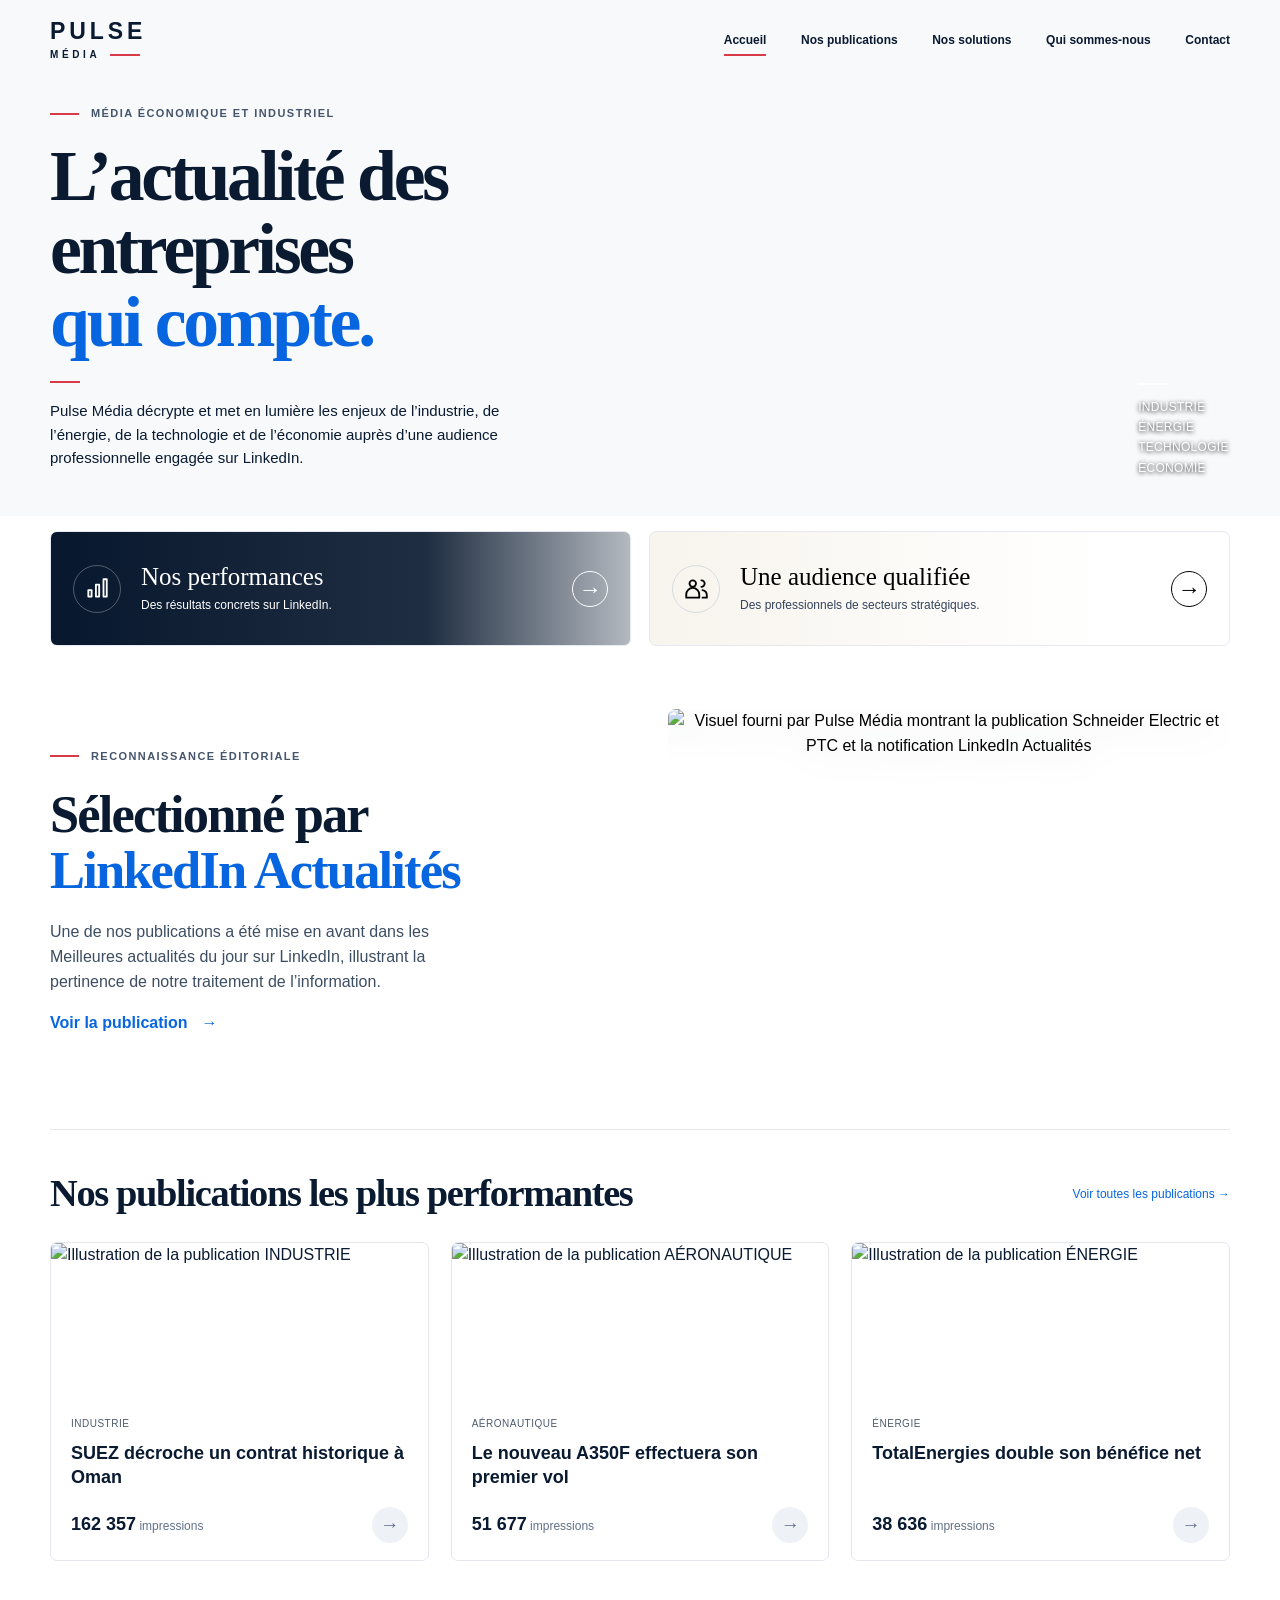
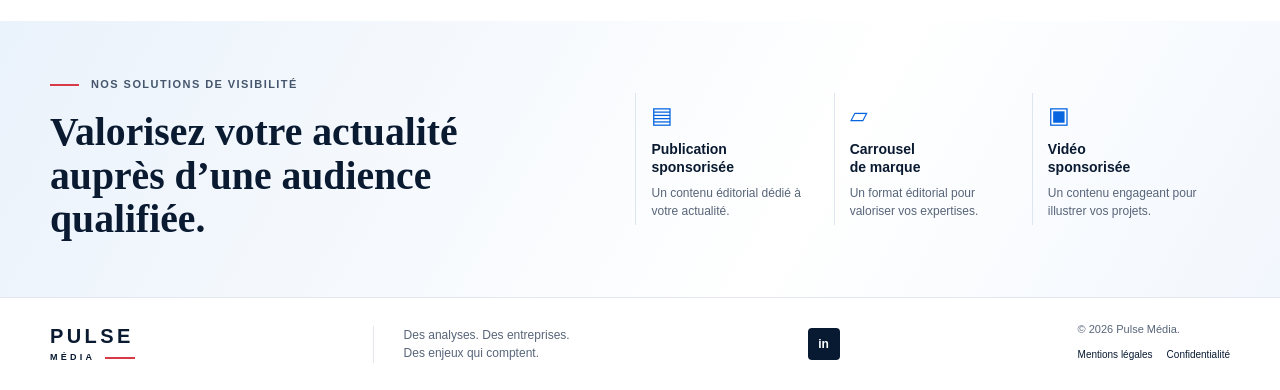
==== index.html @ 368aad9d "Add files via upload" ====
<!doctype html>
<html lang="fr"><head><meta charset="utf-8"/><meta content="width=device-width,initial-scale=1" name="viewport"/><meta content="Pulse Média décrypte l’industrie, les grandes entreprises, l’énergie, la technologie et l’économie auprès d’une audience professionnelle sur LinkedIn." name="description"/><meta content="#071a32" name="theme-color"/><meta content="Pulse Média | Média indépendant : économie, industrie et actualité" property="og:title"/><meta content="Pulse Média décrypte l’industrie, les grandes entreprises, l’énergie, la technologie et l’économie auprès d’une audience professionnelle sur LinkedIn." property="og:description"/><meta content="website" property="og:type"/><title>Pulse Média | Média indépendant : économie, industrie et actualité</title><link href="styles.css" rel="stylesheet"/><script defer="" src="app.js"></script><link href="favicon.svg" rel="icon" type="image/svg+xml"/><meta content="https://ikay-gh.github.io/pulse-media/assets/hero-clean.webp" property="og:image"/><meta content="https://ikay-gh.github.io/pulse-media/" property="og:url"/><link href="https://ikay-gh.github.io/pulse-media/" rel="canonical"/></head><body><a class="skip-link" href="#contenu">Aller au contenu</a><header class="site-header"><a aria-label="Pulse Média, accueil" class="logo" href="index.html">PULSE<span>MÉDIA <i></i></span></a><nav aria-label="Navigation principale"><a aria-current="page" class="active" href="index.html">Accueil</a><a href="publications.html">Nos publications</a><a href="solutions.html">Nos solutions</a><a href="apropos.html">Qui sommes-nous</a><a href="contact.html">Contact</a></nav></header><main id="contenu" tabindex="-1"><section class="hero"><div class="wrap hero-inner"><div class="hero-copy"><div class="eyebrow">Média économique et industriel</div><h1>L’actualité des<br/>entreprises<br/><em>qui compte.</em></h1><p>Pulse Média décrypte et met en lumière les enjeux de l’industrie, de l’énergie, de la technologie et de l’économie auprès d’une audience professionnelle engagée sur LinkedIn.</p></div></div><div class="hero-sectors">INDUSTRIE<br/>ÉNERGIE<br/>TECHNOLOGIE<br/>ÉCONOMIE</div></section><div class="wrap"><section aria-label="Nos résultats" class="feature-grid"><button aria-controls="info-dialog" aria-expanded="false" aria-haspopup="dialog" class="feature feature-dark" data-dialog="performance"><span aria-hidden="true" class="feature-icon"><svg viewbox="0 0 24 24"><path d="M4 19v-6h3v6zm7 0V8h3v11zm7 0V3h3v16z"></path></svg></span><span><span class="feature-title">Nos performances</span><small>Des résultats concrets sur LinkedIn.</small></span><span aria-hidden="true" class="feature-arrow">→</span></button><button aria-controls="info-dialog" aria-expanded="false" aria-haspopup="dialog" class="feature feature-light" data-dialog="audience"><span aria-hidden="true" class="feature-icon"><svg viewbox="0 0 24 24"><circle cx="9" cy="7" r="3"></circle><path d="M3 20v-3a6 6 0 0 1 12 0v3zM17 4a3 3 0 0 1 0 6m1 3a5 5 0 0 1 4 5v2h-4"></path></svg></span><span><span class="feature-title">Une audience qualifiée</span><small>Des professionnels de secteurs stratégiques.</small></span><span aria-hidden="true" class="feature-arrow">→</span></button></section><section class="recognition" id="selection"><div><div class="eyebrow">Reconnaissance éditoriale</div><h2>Sélectionné par<br/><em>LinkedIn Actualités</em></h2><p>Une de nos publications a été mise en avant dans les Meilleures actualités du jour sur LinkedIn, illustrant la pertinence de notre traitement de l’information.</p><a class="text-link" href="https://fr.linkedin.com/posts/ridouane-z-0452a2361_schneiderelectric-industrie-technologie-activity-7512773488802324481-9D_4" rel="noopener noreferrer" target="_blank">Voir la publication <span aria-hidden="true">→</span></a></div><button aria-controls="info-dialog" aria-expanded="false" aria-haspopup="dialog" aria-label="Agrandir le visuel de sélection LinkedIn Actualités fourni par Pulse Média" class="recognition-proof" data-dialog="linkedin"><img alt="Visuel fourni par Pulse Média montrant la publication Schneider Electric et PTC et la notification LinkedIn Actualités" class="recognition-image" decoding="async" height="1536" loading="lazy" src="assets/linkedin-original.jpg" width="1237"/></button></section><section class="posts-section"><div class="section-head"><h2>Nos publications les plus performantes</h2><a href="publications.html">Voir toutes les publications →</a></div><div class="post-grid"><article class="post"><img alt="Illustration de la publication INDUSTRIE" decoding="async" height="240" loading="lazy" src="assets/suez.jpg" width="600"/><div class="post-copy"><small>INDUSTRIE</small><h3>SUEZ décroche un contrat historique à Oman</h3><div class="post-bottom"><span><strong>162 357</strong> impressions</span><a aria-label="Lire la publication Suez sur LinkedIn — nouvelle fenêtre" class="round-arrow" href="https://fr.linkedin.com/posts/ridouane-z-0452a2361_suez-oman-eau-activity-7477430981059198976-sbBR" rel="noopener noreferrer" target="_blank">→</a></div></div></article><article class="post"><img alt="Illustration de la publication AÉRONAUTIQUE" decoding="async" height="240" loading="lazy" src="assets/airbus.jpg" width="600"/><div class="post-copy"><small>AÉRONAUTIQUE</small><h3>Le nouveau A350F effectuera son premier vol</h3><div class="post-bottom"><span><strong>51 677</strong> impressions</span><a aria-label="Lire la publication Airbus sur LinkedIn — nouvelle fenêtre" class="round-arrow" href="https://fr.linkedin.com/posts/ridouane-z-0452a2361_airbus-a350f-a%C3%A9ronautique-activity-7509742079346900992-IrkR" rel="noopener noreferrer" target="_blank">→</a></div></div></article><article class="post"><img alt="Illustration de la publication ÉNERGIE" decoding="async" height="240" loading="lazy" src="assets/totalenergies.jpg" width="600"/><div class="post-copy"><small>ÉNERGIE</small><h3>TotalEnergies double son bénéfice net</h3><div class="post-bottom"><span><strong>38 636</strong> impressions</span><a aria-label="Lire la publication Totalenergies sur LinkedIn — nouvelle fenêtre" class="round-arrow" href="https://fr.linkedin.com/posts/ridouane-z-0452a2361_totalenergies-energie-industrie-activity-7486179260622295040-eBvI" rel="noopener noreferrer" target="_blank">→</a></div></div></article></div></section></div><section class="solutions-band"><div class="wrap solutions-inner"><div><div class="eyebrow">Nos solutions de visibilité</div><h2>Valorisez votre actualité<br/>auprès d’une audience qualifiée.</h2></div><div class="service-minis"><a href="solutions.html#publication"><span class="service-icon">▤</span><strong>Publication<br/>sponsorisée</strong><small>Un contenu éditorial dédié à votre actualité.</small></a><a href="solutions.html#carrousel"><span class="service-icon">▱</span><strong>Carrousel<br/>de marque</strong><small>Un format éditorial pour valoriser vos expertises.</small></a><a href="solutions.html#video"><span class="service-icon">▣</span><strong>Vidéo<br/>sponsorisée</strong><small>Un contenu engageant pour illustrer vos projets.</small></a></div></div></section><dialog aria-labelledby="dialog-title" id="info-dialog"><button aria-label="Fermer" class="dialog-close">×</button><div id="dialog-body"></div></dialog></main><footer class="footer"><div class="wrap footer-inner"><a aria-label="Pulse Média, accueil" class="logo" href="index.html">PULSE<span>MÉDIA <i></i></span></a><p>Des analyses. Des entreprises.<br/>Des enjeux qui comptent.</p><div aria-label="Réseaux sociaux" class="social"><a aria-label="Pulse Média sur LinkedIn — nouvelle fenêtre" href="https://www.linkedin.com/in/ridouane-z-0452a2361/" rel="noopener noreferrer" target="_blank">in</a></div><div class="footer-meta"><small>© 2026 Pulse Média.</small><div class="footer-legal"><a href="mentions-legales.html">Mentions légales</a><a href="confidentialite.html">Confidentialité</a></div></div></div></footer></body></html>
---- styles.css ----
:root{--navy:#071a32;--ink:#091a31;--blue:#0765df;--red:#d83b48;--muted:#586579;--line:#e4e8ee;--paper:#fff;--soft:#f6f8fb;--serif:Georgia,'Times New Roman',serif}*{box-sizing:border-box}html{scroll-behavior:smooth}body{margin:0;background:#fff;color:var(--ink);font:16px/1.55 Inter,'Segoe UI',Arial,sans-serif}button,input,select,textarea{font:inherit}a{color:inherit;text-decoration:none}button{cursor:pointer}img{max-width:100%;display:block}.wrap{width:min(1180px,calc(100% - 80px));margin:auto}.site-header{height:80px;position:absolute;top:0;left:0;right:0;z-index:20;display:flex;align-items:center;justify-content:space-between;width:min(1180px,calc(100% - 80px));margin:auto}.logo{font-size:23px;letter-spacing:.17em;font-weight:800;line-height:1;white-space:nowrap}.logo span{display:block;font-size:10px;letter-spacing:.36em;font-weight:600;margin-top:7px}.logo i{display:inline-block;width:30px;height:2px;background:var(--red);vertical-align:middle;margin-left:4px}.site-header nav{display:flex;gap:clamp(14px,2.7vw,38px);align-items:center}.site-header nav a{font-size:12px;font-weight:600;white-space:nowrap;position:relative;padding:12px 0}.site-header nav a:after{content:'';position:absolute;bottom:6px;left:0;width:0;height:2px;background:var(--red);transition:width .25s}.site-header nav a:hover:after,.site-header nav a.active:after{width:100%}.hero{min-height:490px;position:relative;display:flex;align-items:center;overflow:hidden;background:#f7f9fb}.hero:before{content:'';position:absolute;inset:0 0 0 41%;background:url('assets/hero.jpg') center center/cover no-repeat}.hero:after{content:'';position:absolute;inset:0;background:linear-gradient(90deg,#fff 0%,#fff 28%,rgba(255,255,255,.94) 37%,rgba(255,255,255,.48) 53%,rgba(255,255,255,0) 72%);pointer-events:none}.hero-inner{position:relative;z-index:2;padding:110px 0 52px}.hero-copy{max-width:555px}.eyebrow{font-size:11px;letter-spacing:.13em;font-weight:650;color:#45556c;display:flex;align-items:center;gap:12px;text-transform:uppercase}.eyebrow:before{content:'';width:29px;height:2px;background:var(--red)}h1,h2,h3,p{margin-top:0}h1,h2,.feature-title{font-family:var(--serif)}h1{font-size:clamp(44px,5.8vw,75px);line-height:1.02;letter-spacing:-.045em;margin:20px 0 28px}h1 em,h2 em{font-style:normal;color:var(--blue)}.hero-copy p{max-width:480px;font-size:15px;line-height:1.65}.hero-sectors{position:absolute;z-index:3;right:max(4vw,30px);bottom:38px;color:white;font-size:12px;line-height:1.7;letter-spacing:.025em;text-shadow:0 1px 4px #000}.hero-sectors:before{content:'';display:block;width:30px;height:2px;background:#fff;margin-bottom:12px}.feature-grid{display:grid;grid-template-columns:1fr 1fr;gap:18px;margin-top:15px;margin-bottom:28px}.feature{height:115px;text-align:left;border:1px solid #e6e9ef;border-radius:7px;display:flex;align-items:center;gap:20px;padding:18px 22px;background:#fff;position:relative;overflow:hidden;transition:transform .3s,box-shadow .3s}.feature:hover{transform:translateY(-3px);box-shadow:0 13px 26px #0b214020}.feature:focus-visible,a:focus-visible,button:focus-visible{outline:3px solid #2879ef;outline-offset:3px}.feature-dark{color:#fff;background:linear-gradient(90deg,#07172d 0%,rgba(7,23,45,.9) 65%,rgba(7,23,45,.3)),url('assets/performance.jpg') center/cover}.feature-light{background:linear-gradient(90deg,#ffffffeb 0%,#ffffffd6 62%,#ffffff24),url('assets/audience.jpg') center/cover}.feature-icon{font-size:24px;display:grid;place-items:center;width:48px;height:48px;border-radius:50%;border:1px solid #ffffff4a;flex:none}.feature-light .feature-icon{border-color:#d6dbe2}.feature-title{font-size:25px;display:block;line-height:1.1}.feature small{display:block;font-size:12px;margin-top:6px}.feature-arrow{margin-left:auto;display:grid;place-items:center;border:1px solid currentColor;border-radius:50%;width:36px;height:36px;flex:none;font-size:23px}.recognition{display:grid;grid-template-columns:1fr 1fr;gap:55px;align-items:center;padding:35px 0 55px}.recognition h2,.page-title{font-size:clamp(38px,4.1vw,57px);line-height:1.06;letter-spacing:-.035em;margin:22px 0}.recognition p{max-width:450px;color:#3d4d62}.recognition-image{width:100%;max-height:350px;object-fit:contain;filter:drop-shadow(0 9px 15px #0c26401c)}.text-link{border:0;background:transparent;padding:0;color:var(--blue);font-weight:600;display:inline-flex;gap:14px;align-items:center}.text-link:hover{text-decoration:underline}.section-head{display:flex;justify-content:space-between;align-items:center;gap:20px;margin-bottom:18px}.section-head h2{font-size:clamp(29px,3vw,41px);letter-spacing:-.035em;margin:0}.section-head a{color:var(--blue);font-size:12px;white-space:nowrap}.posts-section{padding:34px 0 60px;border-top:1px solid var(--line)}.post-grid{display:grid;grid-template-columns:repeat(3,minmax(0,1fr));gap:22px}.post{border:1px solid var(--line);border-radius:7px;overflow:hidden;transition:box-shadow .3s,transform .3s;background:#fff}.post:hover{box-shadow:0 15px 30px #081d3018;transform:translateY(-3px)}.post img{width:100%;height:145px;object-fit:cover}.post-copy{padding:17px 20px}.post-copy small{font-size:10px;color:#4d5b6c;letter-spacing:.05em}.post h3{font-size:18px;line-height:1.32;font-weight:600;min-height:48px;margin:7px 0 17px}.post-bottom{display:flex;align-items:center;justify-content:space-between;font-size:12px;color:#627087}.post-bottom strong{color:var(--ink);font-size:18px}.round-arrow{border:0;border-radius:50%;background:#eef2f7;width:36px;height:36px;display:grid;place-items:center;font-size:19px}.round-arrow:hover{background:var(--navy);color:#fff}.solutions-band{background:linear-gradient(120deg,#eaf2fb,#fff 63%,#f2f7fd);padding:55px 0}.solutions-inner{display:grid;grid-template-columns:1fr 1.1fr;gap:45px;align-items:center}.solutions-band h2{font-size:clamp(29px,3.1vw,42px);line-height:1.1;margin:18px 0 0}.service-minis{display:grid;grid-template-columns:repeat(3,1fr)}.service-minis a{border-left:1px solid #dce5f0;padding:5px 15px;display:flex;flex-direction:column;gap:8px;transition:background .2s}.service-minis a:hover{background:#fff9}.service-minis .service-icon{font-size:23px;color:var(--blue)}.service-minis strong{font-size:14px;line-height:1.25}.service-minis small{font-size:12px;color:var(--muted);line-height:1.5}.footer{border-top:1px solid var(--line);padding:23px 0}.footer-inner{display:flex;justify-content:center;align-items:center;gap:42px}.footer .logo{font-size:20px}.footer .logo span{font-size:9px}.footer p{font-size:12px;color:var(--muted);margin:0;padding-left:30px;border-left:1px solid var(--line)}.footer small{font-size:11px;color:var(--muted);border-left:1px solid var(--line);padding-left:25px}.social{display:flex;gap:10px}.social a{display:grid;place-items:center;width:28px;height:28px;border-radius:4px;background:var(--navy);color:#fff;font-size:12px;font-weight:800}.social a:hover{background:var(--blue)}dialog{border:0;border-radius:13px;box-shadow:0 24px 85px #0004;width:min(670px,calc(100% - 30px));padding:32px;color:var(--ink);max-height:88vh}dialog::backdrop{background:#07172b9e;backdrop-filter:blur(6px)}dialog[open]{animation:rise .32s ease both}.dialog-close{position:absolute;top:12px;right:15px;border:0;background:#f0f3f8;border-radius:50%;width:36px;height:36px;font-size:25px}.dialog-heading{font:38px/1.12 var(--serif);margin:0 0 18px}.metrics{display:grid;grid-template-columns:repeat(3,1fr);gap:10px}.metric{padding:18px 10px;background:var(--soft);border-radius:7px;text-align:center}.metric strong{display:block;font-size:clamp(21px,3vw,32px);color:var(--blue)}.metric span{font-size:11px}.small-note{color:var(--muted);font-size:12px;margin-top:17px}.audience-chart{display:flex;gap:28px;align-items:center}.donut{width:220px;height:220px;flex:none;border-radius:50%;background:conic-gradient(#071a32 0 34%,#0870dc 34% 61%,#83b5f2 61% 85%,#e6ecf3 85% 100%);position:relative}.donut:after{content:'Audience';position:absolute;inset:27%;border-radius:50%;background:white;display:grid;place-items:center;font-weight:700;font-size:13px}.legend{list-style:none;padding:0;margin:0}.legend li{margin:8px 0;font-size:13px}.legend i{display:inline-block;width:11px;height:11px;border-radius:2px;margin-right:8px}.page-hero{padding:155px 0 65px;background:linear-gradient(110deg,#fff,#eaf2fb)}.page-hero .lead{font-size:17px;max-width:680px;color:#42516a}.page-content{padding:55px 0 90px}.section-label{font-size:11px;letter-spacing:.15em;text-transform:uppercase;color:var(--blue);font-weight:700}.page-content h2{font:clamp(30px,3vw,42px)/1.12 var(--serif)}.intro-grid{display:grid;grid-template-columns:1fr 1fr;gap:45px;align-items:start}.panel{background:var(--soft);border:1px solid var(--line);border-radius:9px;padding:28px}.panel p{color:#405067}.offer-grid{display:grid;grid-template-columns:repeat(3,1fr);gap:20px}.offer{padding:30px 25px;border:1px solid var(--line);border-radius:9px;display:flex;flex-direction:column;min-height:270px}.offer h2{font-size:28px}.offer p{color:var(--muted);flex:1}.btn{display:inline-flex;align-items:center;justify-content:center;gap:12px;background:var(--navy);color:#fff;border:1px solid var(--navy);padding:12px 19px;border-radius:5px;font-size:13px;font-weight:650;transition:background .25s,transform .25s}.btn:hover{background:var(--blue);transform:translateY(-2px)}.contact-layout{display:grid;grid-template-columns:1fr 1.3fr;gap:70px}.form-grid{display:grid;grid-template-columns:1fr 1fr;gap:16px}.field{display:flex;flex-direction:column;gap:6px}.field.wide{grid-column:1/-1}.field label{font-size:13px;font-weight:650}.field input,.field select,.field textarea{width:100%;padding:12px 13px;border:1px solid #cbd4e1;border-radius:5px;background:#fff;color:var(--ink)}.field textarea{min-height:145px;resize:vertical}.field input:focus,.field select:focus,.field textarea:focus{outline:2px solid #7aaff4}.consent{display:flex;gap:9px;align-items:flex-start;font-size:12px;color:var(--muted)}.consent input{margin-top:4px}.notice{background:#eef5ff;border-left:3px solid var(--blue);padding:14px 17px;font-size:13px;color:#243d60}.legal{font-size:13px;color:var(--muted)}.section-gap{margin-top:55px}.empty-link{font-size:12px;color:var(--muted)}@keyframes rise{from{opacity:0;transform:translateY(15px) scale(.985)}to{opacity:1;transform:translateY(0) scale(1)}}@media(max-width:820px){.wrap,.site-header{width:calc(100% - 38px)}.site-header{height:auto;min-height:82px;align-items:flex-start;padding-top:19px;gap:12px;flex-wrap:wrap}.site-header nav{gap:15px;overflow-x:auto;width:100%;padding-bottom:8px}.site-header nav a{font-size:11px}.hero{min-height:570px;align-items:flex-end}.hero:before{inset:0 0 30% 0;background-position:65% 40%}.hero:after{background:linear-gradient(0deg,#fff 0%,#fff 30%,#ffffffde 48%,#ffffff22 90%)}.hero-inner{padding:260px 0 20px}.hero-copy{max-width:600px}.hero-copy p{font-size:14px}.hero-sectors{display:none}.feature-grid{gap:10px}.feature{padding:13px;gap:10px;height:105px}.feature-title{font-size:19px}.feature-icon{width:36px;height:36px;font-size:19px}.feature-arrow{width:28px;height:28px;font-size:18px}.recognition{gap:20px}.recognition h2{font-size:36px}.solutions-inner{grid-template-columns:1fr;gap:25px}.footer-inner{gap:20px;flex-wrap:wrap}.footer p{padding-left:15px}.contact-layout{grid-template-columns:1fr;gap:20px}}@media(max-width:560px){.hero{min-height:590px}.hero-inner{padding-top:295px}h1{font-size:clamp(43px,10vw,57px)}.feature-grid,.recognition,.post-grid,.intro-grid,.offer-grid{grid-template-columns:1fr}.feature{height:93px}.recognition{padding:35px 0}.recognition-image{max-height:330px}.section-head{align-items:flex-start;flex-direction:column}.posts-section{padding-top:35px}.post img{height:170px}.post h3{min-height:0}.service-minis{grid-template-columns:1fr;gap:10px}.service-minis a{padding:10px 15px}.metrics{grid-template-columns:1fr}.audience-chart{flex-direction:column;align-items:flex-start}.donut{width:190px;height:190px}.footer-inner{justify-content:flex-start;gap:15px}.footer p{border:0;padding:0;width:100%}.footer small{padding-left:12px}.page-hero{padding:170px 0 48px}.page-content{padding:38px 0 65px}.form-grid{grid-template-columns:1fr}.field.wide{grid-column:auto}dialog{padding:27px 20px}}
@media(prefers-reduced-motion:reduce){*,*:before,*:after{scroll-behavior:auto!important;animation:none!important;transition:none!important}}

/* Refinements retain the supplied composition and palette. */
.skip-link{position:fixed;left:16px;top:-100px;padding:12px 20px;background:var(--navy);color:#fff;z-index:100}.skip-link:focus{top:12px}
[data-page="index"] .site-header nav a:nth-child(n+4){color:#fff;text-shadow:0 1px 5px #071a32}
.site-header nav a{min-height:44px;display:flex;align-items:center}
.feature-icon svg{width:26px;height:26px;fill:none;stroke:currentColor;stroke-width:1.7;stroke-linecap:round;stroke-linejoin:round}
.feature{min-width:0}.feature>span:nth-child(2){min-width:0}.feature-title{overflow-wrap:normal}.feature-light small{color:#34435a}.feature-light{background:linear-gradient(90deg,#f7f3ecee,#ffffffed 78%,#ffffff70),url('assets/audience.jpg') center/cover}
.recognition-proof{border:0;padding:0;background:transparent;display:block;border-radius:8px;overflow:hidden;max-width:100%;cursor:zoom-in}.recognition-proof .recognition-image{max-height:365px;object-fit:contain;width:100%;height:auto}
.post img{height:auto;aspect-ratio:2.5/1;object-fit:cover}.post-copy{min-width:0}.post h3{overflow-wrap:break-word}.post-bottom{flex-wrap:wrap;gap:6px}
.footer-inner{justify-content:space-between;gap:22px}.footer-meta{display:flex;flex-direction:column;gap:5px}.footer-meta small{padding:0;border:0}.footer-legal{display:flex;gap:14px;font-size:10px}.footer-legal a{min-height:24px;display:inline-flex;align-items:center}.social a{width:32px;height:32px}.legal-copy{max-width:850px}.legal-copy h2{font-size:28px;margin:28px 0 14px}.legal-copy a,.consent a,.contact-direct a{text-decoration:underline;text-underline-offset:3px;overflow-wrap:anywhere}
.dialog-close{width:44px;height:44px}.dialog-heading{padding-right:18px}dialog[open]{animation:rise .32s cubic-bezier(.2,.65,.3,1) both}dialog.closing{animation:leave .28s ease both}.proof-full{width:auto;height:auto;max-height:60vh;max-width:100%;margin:auto;object-fit:contain}.audience-donut{width:220px;max-width:100%;height:auto;flex-shrink:0}.audience-donut text{font:600 15px Inter,Arial,sans-serif;fill:var(--ink)}.audience-donut .chart-subtitle{font-size:12px;font-weight:400;fill:var(--muted)}.chart-segment{transition:stroke-dasharray .4s cubic-bezier(.2,.65,.3,1)}.legend li{display:grid;grid-template-columns:11px 38px 1fr;gap:8px;align-items:start;line-height:1.5}.legend i{margin:4px 0 0}.legend strong{white-space:nowrap}
.form-grid>.wide{grid-column:1/-1}.bot-field{position:absolute;left:-10000px;top:auto;width:1px;height:1px;overflow:hidden}.btn:disabled{cursor:wait;opacity:.62;transform:none}.field input:focus-visible,.field textarea:focus-visible,.field select:focus-visible{outline:3px solid var(--blue);outline-offset:2px}.consent input{min-width:20px;width:20px;height:20px;accent-color:var(--blue);flex-shrink:0}.is-error{color:#aa2332}.contact-direct{font-size:14px;margin-top:28px}.service-minis a{min-width:0}.page-title{max-width:900px}.section-head a{white-space:normal}.hero-copy p:before{content:'';display:block;width:30px;height:2px;background:var(--red);margin-bottom:16px}
@keyframes leave{to{opacity:0;transform:translateY(10px)}}
@media(max-width:1050px){.feature{gap:12px;padding:16px}.feature-title{font-size:22px}.feature small{font-size:11px}.feature-icon{width:42px;height:42px}}
@media(max-width:820px){.site-header{position:relative;padding-top:18px;padding-bottom:9px;background:#fff;min-height:110px;gap:12px}.site-header nav{width:auto;flex:1;justify-content:flex-end;overflow:visible;flex-wrap:wrap;column-gap:19px;row-gap:0;padding:0}.site-header nav a{font-size:12px}.hero{min-height:570px}.hero:before{inset:0 0 30% 0}.hero-inner{padding-top:245px}.page-hero{padding:55px 0 40px}[data-page="index"] .site-header nav a:nth-child(n+4){color:var(--ink);text-shadow:none}.audience-donut{width:190px}.recognition h2{font-size:34px}.footer-inner{justify-content:flex-start}.footer-meta{margin-left:auto}}
@media(max-width:560px){.site-header{padding-bottom:8px;min-height:140px}.site-header nav{flex-basis:100%;justify-content:flex-start;gap:0 18px}.site-header nav a{min-height:38px;font-size:12px}.hero{min-height:0}.hero-inner{padding:270px 0 24px}.hero:before{inset:0 0 46% 0;background-position:60% 40%}.hero:after{background:linear-gradient(0deg,#fff 0%,#fff 41%,#ffffffcf 52%,#fff0 82%)}.hero-copy h1{font-size:47px}.hero-copy p{margin-bottom:0}.feature-title{font-size:23px}.feature small{font-size:11px}.feature-grid{margin-bottom:8px}.recognition-proof{width:100%}.recognition-proof .recognition-image{max-height:390px}.footer-meta{margin-left:0}.footer-legal{flex-wrap:wrap}.contact-direct{overflow-wrap:anywhere}.form-grid>.wide{grid-column:1}.audience-chart{align-items:center;gap:18px}.legend{width:100%}.metrics{gap:8px}.metric{display:flex;align-items:center;justify-content:space-between;gap:12px;text-align:left}.metric span{font-size:12px}.dialog-heading{font-size:30px}.solutions-band{padding:38px 0}.service-minis{grid-template-columns:repeat(3,minmax(0,1fr));gap:0}.service-minis a{padding:6px 9px}.service-minis strong{font-size:12px}.service-minis small{font-size:11px}.service-minis a:first-child{padding-left:0;border-left:0}.wrap,.site-header{width:calc(100% - 36px)}}
@media(max-width:359px){.hero-copy h1{font-size:41px}.feature-title{font-size:20px}.feature-arrow{width:26px;height:26px}.feature-icon{width:34px;height:34px}.site-header nav{column-gap:12px}.service-minis{grid-template-columns:1fr}.service-minis a{border-left:0}}
@media(prefers-reduced-motion:reduce){*,*:before,*:after{scroll-behavior:auto!important;animation:none!important;transition:none!important}}
@media(min-width:821px){.hero:before{inset:0;background-image:url('assets/hero-clean.webp');background-position:center center}.hero:after{background:none}.hero-inner{padding-top:105px;padding-bottom:32px}.hero-copy h1{font-size:clamp(44px,5.6vw,72px);margin:18px 0 22px}.hero-copy p{line-height:1.55}}
@media(max-width:820px){.hero:before{background-image:url('assets/hero-clean.webp');background-size:auto 100%;background-position:right center}}
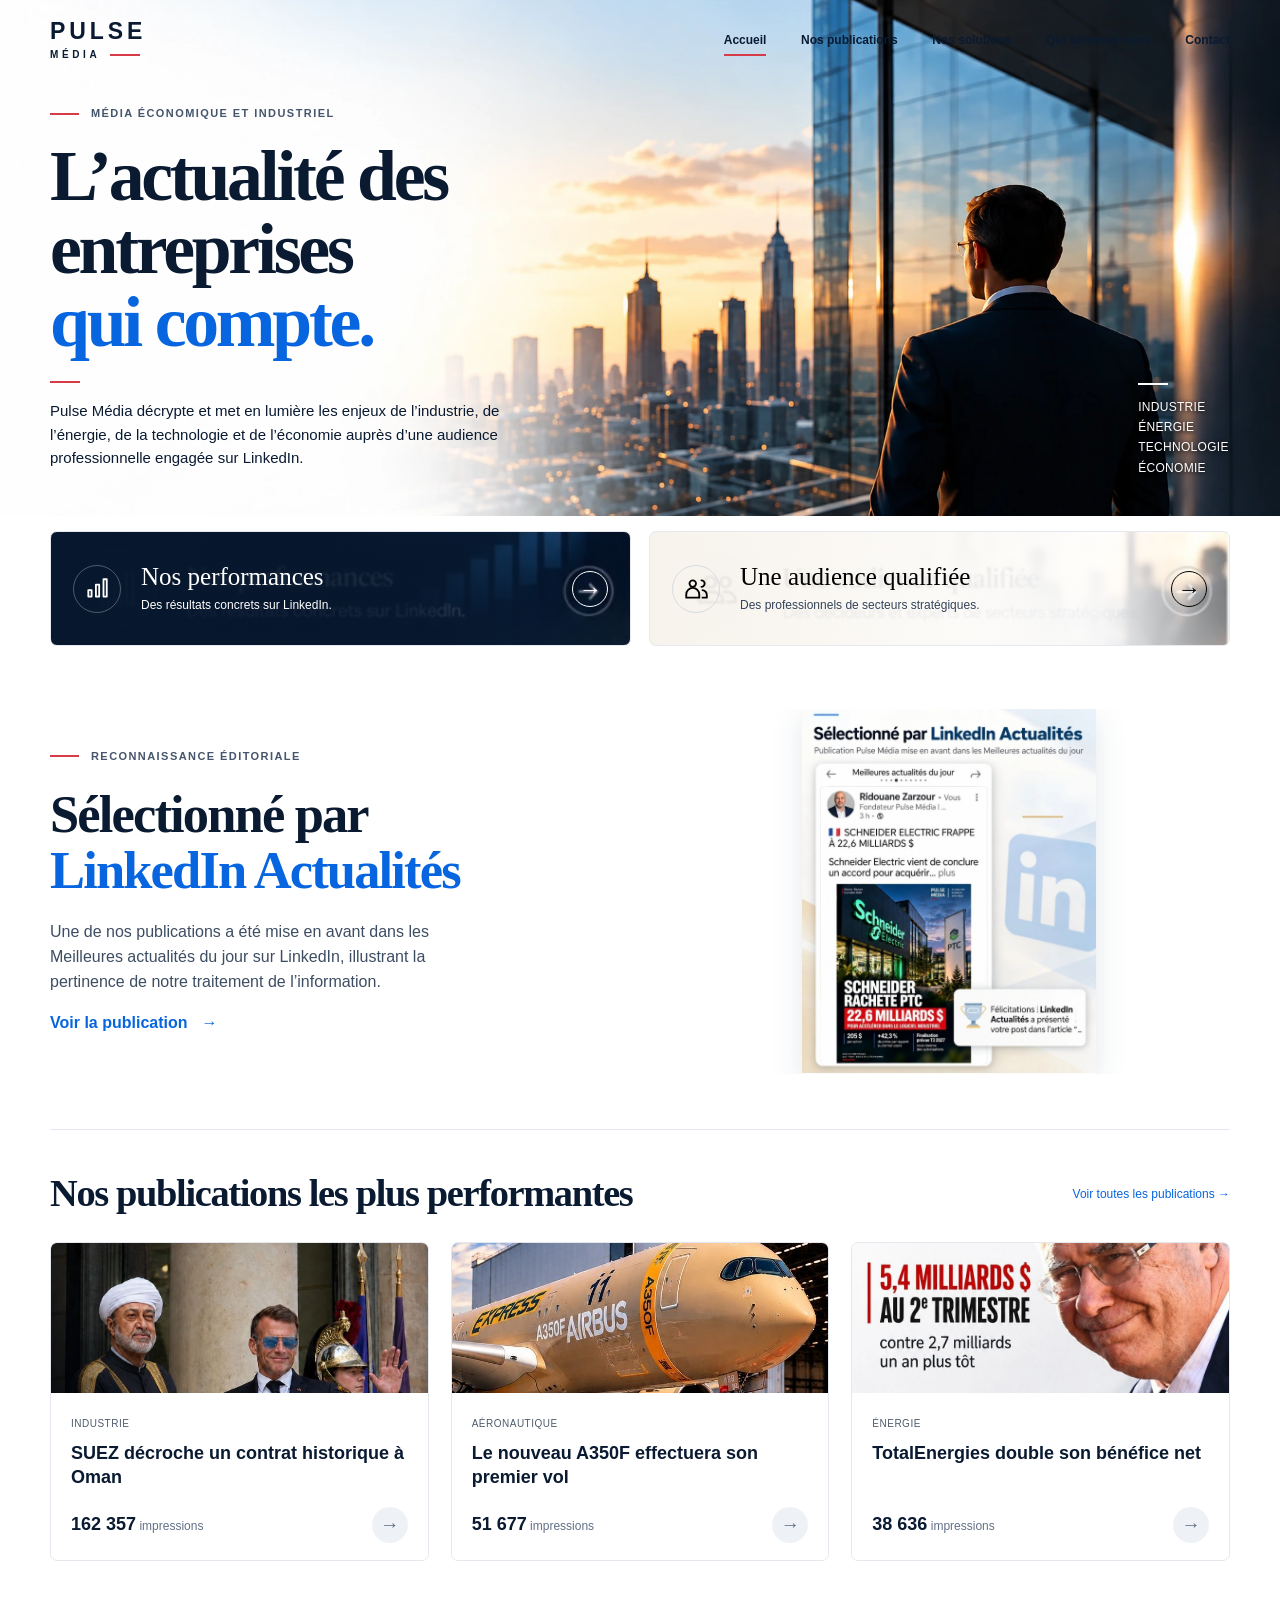
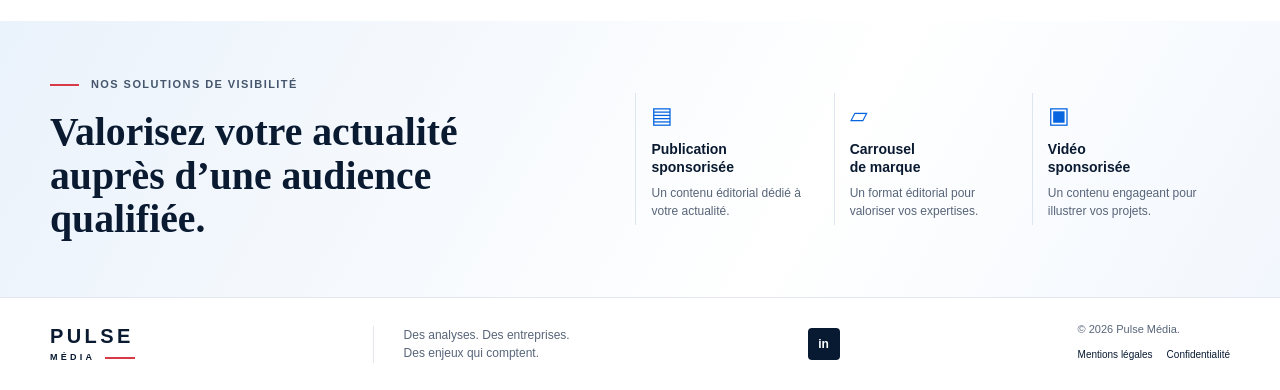
==== commit 1ca3820b: "Replace publication thumbnails with user originals and fix canonical URLs" ====
--- a/index.html
+++ b/index.html
@@ -1,2 +1,2 @@
 <!doctype html>
-<html lang="fr"><head><meta charset="utf-8"/><meta content="width=device-width,initial-scale=1" name="viewport"/><meta content="Pulse Média décrypte l’industrie, les grandes entreprises, l’énergie, la technologie et l’économie auprès d’une audience professionnelle sur LinkedIn." name="description"/><meta content="#071a32" name="theme-color"/><meta content="Pulse Média | Média indépendant : économie, industrie et actualité" property="og:title"/><meta content="Pulse Média décrypte l’industrie, les grandes entreprises, l’énergie, la technologie et l’économie auprès d’une audience professionnelle sur LinkedIn." property="og:description"/><meta content="website" property="og:type"/><title>Pulse Média | Média indépendant : économie, industrie et actualité</title><link href="styles.css" rel="stylesheet"/><script defer="" src="app.js"></script><link href="favicon.svg" rel="icon" type="image/svg+xml"/><meta content="https://ikay-gh.github.io/pulse-media/assets/hero-clean.webp" property="og:image"/><meta content="https://ikay-gh.github.io/pulse-media/" property="og:url"/><link href="https://ikay-gh.github.io/pulse-media/" rel="canonical"/></head><body><a class="skip-link" href="#contenu">Aller au contenu</a><header class="site-header"><a aria-label="Pulse Média, accueil" class="logo" href="index.html">PULSE<span>MÉDIA <i></i></span></a><nav aria-label="Navigation principale"><a aria-current="page" class="active" href="index.html">Accueil</a><a href="publications.html">Nos publications</a><a href="solutions.html">Nos solutions</a><a href="apropos.html">Qui sommes-nous</a><a href="contact.html">Contact</a></nav></header><main id="contenu" tabindex="-1"><section class="hero"><div class="wrap hero-inner"><div class="hero-copy"><div class="eyebrow">Média économique et industriel</div><h1>L’actualité des<br/>entreprises<br/><em>qui compte.</em></h1><p>Pulse Média décrypte et met en lumière les enjeux de l’industrie, de l’énergie, de la technologie et de l’économie auprès d’une audience professionnelle engagée sur LinkedIn.</p></div></div><div class="hero-sectors">INDUSTRIE<br/>ÉNERGIE<br/>TECHNOLOGIE<br/>ÉCONOMIE</div></section><div class="wrap"><section aria-label="Nos résultats" class="feature-grid"><button aria-controls="info-dialog" aria-expanded="false" aria-haspopup="dialog" class="feature feature-dark" data-dialog="performance"><span aria-hidden="true" class="feature-icon"><svg viewbox="0 0 24 24"><path d="M4 19v-6h3v6zm7 0V8h3v11zm7 0V3h3v16z"></path></svg></span><span><span class="feature-title">Nos performances</span><small>Des résultats concrets sur LinkedIn.</small></span><span aria-hidden="true" class="feature-arrow">→</span></button><button aria-controls="info-dialog" aria-expanded="false" aria-haspopup="dialog" class="feature feature-light" data-dialog="audience"><span aria-hidden="true" class="feature-icon"><svg viewbox="0 0 24 24"><circle cx="9" cy="7" r="3"></circle><path d="M3 20v-3a6 6 0 0 1 12 0v3zM17 4a3 3 0 0 1 0 6m1 3a5 5 0 0 1 4 5v2h-4"></path></svg></span><span><span class="feature-title">Une audience qualifiée</span><small>Des professionnels de secteurs stratégiques.</small></span><span aria-hidden="true" class="feature-arrow">→</span></button></section><section class="recognition" id="selection"><div><div class="eyebrow">Reconnaissance éditoriale</div><h2>Sélectionné par<br/><em>LinkedIn Actualités</em></h2><p>Une de nos publications a été mise en avant dans les Meilleures actualités du jour sur LinkedIn, illustrant la pertinence de notre traitement de l’information.</p><a class="text-link" href="https://fr.linkedin.com/posts/ridouane-z-0452a2361_schneiderelectric-industrie-technologie-activity-7512773488802324481-9D_4" rel="noopener noreferrer" target="_blank">Voir la publication <span aria-hidden="true">→</span></a></div><button aria-controls="info-dialog" aria-expanded="false" aria-haspopup="dialog" aria-label="Agrandir le visuel de sélection LinkedIn Actualités fourni par Pulse Média" class="recognition-proof" data-dialog="linkedin"><img alt="Visuel fourni par Pulse Média montrant la publication Schneider Electric et PTC et la notification LinkedIn Actualités" class="recognition-image" decoding="async" height="1536" loading="lazy" src="assets/linkedin-original.jpg" width="1237"/></button></section><section class="posts-section"><div class="section-head"><h2>Nos publications les plus performantes</h2><a href="publications.html">Voir toutes les publications →</a></div><div class="post-grid"><article class="post"><img alt="Illustration de la publication INDUSTRIE" decoding="async" height="240" loading="lazy" src="assets/suez.jpg" width="600"/><div class="post-copy"><small>INDUSTRIE</small><h3>SUEZ décroche un contrat historique à Oman</h3><div class="post-bottom"><span><strong>162 357</strong> impressions</span><a aria-label="Lire la publication Suez sur LinkedIn — nouvelle fenêtre" class="round-arrow" href="https://fr.linkedin.com/posts/ridouane-z-0452a2361_suez-oman-eau-activity-7477430981059198976-sbBR" rel="noopener noreferrer" target="_blank">→</a></div></div></article><article class="post"><img alt="Illustration de la publication AÉRONAUTIQUE" decoding="async" height="240" loading="lazy" src="assets/airbus.jpg" width="600"/><div class="post-copy"><small>AÉRONAUTIQUE</small><h3>Le nouveau A350F effectuera son premier vol</h3><div class="post-bottom"><span><strong>51 677</strong> impressions</span><a aria-label="Lire la publication Airbus sur LinkedIn — nouvelle fenêtre" class="round-arrow" href="https://fr.linkedin.com/posts/ridouane-z-0452a2361_airbus-a350f-a%C3%A9ronautique-activity-7509742079346900992-IrkR" rel="noopener noreferrer" target="_blank">→</a></div></div></article><article class="post"><img alt="Illustration de la publication ÉNERGIE" decoding="async" height="240" loading="lazy" src="assets/totalenergies.jpg" width="600"/><div class="post-copy"><small>ÉNERGIE</small><h3>TotalEnergies double son bénéfice net</h3><div class="post-bottom"><span><strong>38 636</strong> impressions</span><a aria-label="Lire la publication Totalenergies sur LinkedIn — nouvelle fenêtre" class="round-arrow" href="https://fr.linkedin.com/posts/ridouane-z-0452a2361_totalenergies-energie-industrie-activity-7486179260622295040-eBvI" rel="noopener noreferrer" target="_blank">→</a></div></div></article></div></section></div><section class="solutions-band"><div class="wrap solutions-inner"><div><div class="eyebrow">Nos solutions de visibilité</div><h2>Valorisez votre actualité<br/>auprès d’une audience qualifiée.</h2></div><div class="service-minis"><a href="solutions.html#publication"><span class="service-icon">▤</span><strong>Publication<br/>sponsorisée</strong><small>Un contenu éditorial dédié à votre actualité.</small></a><a href="solutions.html#carrousel"><span class="service-icon">▱</span><strong>Carrousel<br/>de marque</strong><small>Un format éditorial pour valoriser vos expertises.</small></a><a href="solutions.html#video"><span class="service-icon">▣</span><strong>Vidéo<br/>sponsorisée</strong><small>Un contenu engageant pour illustrer vos projets.</small></a></div></div></section><dialog aria-labelledby="dialog-title" id="info-dialog"><button aria-label="Fermer" class="dialog-close">×</button><div id="dialog-body"></div></dialog></main><footer class="footer"><div class="wrap footer-inner"><a aria-label="Pulse Média, accueil" class="logo" href="index.html">PULSE<span>MÉDIA <i></i></span></a><p>Des analyses. Des entreprises.<br/>Des enjeux qui comptent.</p><div aria-label="Réseaux sociaux" class="social"><a aria-label="Pulse Média sur LinkedIn — nouvelle fenêtre" href="https://www.linkedin.com/in/ridouane-z-0452a2361/" rel="noopener noreferrer" target="_blank">in</a></div><div class="footer-meta"><small>© 2026 Pulse Média.</small><div class="footer-legal"><a href="mentions-legales.html">Mentions légales</a><a href="confidentialite.html">Confidentialité</a></div></div></div></footer></body></html>+<html lang="fr"><head><meta charset="utf-8"/><meta content="width=device-width,initial-scale=1" name="viewport"/><meta content="Pulse Média décrypte l’industrie, les grandes entreprises, l’énergie, la technologie et l’économie auprès d’une audience professionnelle sur LinkedIn." name="description"/><meta content="#071a32" name="theme-color"/><meta content="Pulse Média | Média indépendant : économie, industrie et actualité" property="og:title"/><meta content="Pulse Média décrypte l’industrie, les grandes entreprises, l’énergie, la technologie et l’économie auprès d’une audience professionnelle sur LinkedIn." property="og:description"/><meta content="website" property="og:type"/><title>Pulse Média | Média indépendant : économie, industrie et actualité</title><link href="styles.css" rel="stylesheet"/><script defer="" src="app.js"></script><link href="favicon.svg" rel="icon" type="image/svg+xml"/><meta content="https://ridouane-tlse.github.io/Pulse-media/assets/hero-clean.webp" property="og:image"/><meta content="https://ridouane-tlse.github.io/Pulse-media/" property="og:url"/><link href="https://ridouane-tlse.github.io/Pulse-media/" rel="canonical"/></head><body><a class="skip-link" href="#contenu">Aller au contenu</a><header class="site-header"><a aria-label="Pulse Média, accueil" class="logo" href="index.html">PULSE<span>MÉDIA <i></i></span></a><nav aria-label="Navigation principale"><a aria-current="page" class="active" href="index.html">Accueil</a><a href="publications.html">Nos publications</a><a href="solutions.html">Nos solutions</a><a href="apropos.html">Qui sommes-nous</a><a href="contact.html">Contact</a></nav></header><main id="contenu" tabindex="-1"><section class="hero"><div class="wrap hero-inner"><div class="hero-copy"><div class="eyebrow">Média économique et industriel</div><h1>L’actualité des<br/>entreprises<br/><em>qui compte.</em></h1><p>Pulse Média décrypte et met en lumière les enjeux de l’industrie, de l’énergie, de la technologie et de l’économie auprès d’une audience professionnelle engagée sur LinkedIn.</p></div></div><div class="hero-sectors">INDUSTRIE<br/>ÉNERGIE<br/>TECHNOLOGIE<br/>ÉCONOMIE</div></section><div class="wrap"><section aria-label="Nos résultats" class="feature-grid"><button aria-controls="info-dialog" aria-expanded="false" aria-haspopup="dialog" class="feature feature-dark" data-dialog="performance"><span aria-hidden="true" class="feature-icon"><svg viewbox="0 0 24 24"><path d="M4 19v-6h3v6zm7 0V8h3v11zm7 0V3h3v16z"></path></svg></span><span><span class="feature-title">Nos performances</span><small>Des résultats concrets sur LinkedIn.</small></span><span aria-hidden="true" class="feature-arrow">→</span></button><button aria-controls="info-dialog" aria-expanded="false" aria-haspopup="dialog" class="feature feature-light" data-dialog="audience"><span aria-hidden="true" class="feature-icon"><svg viewbox="0 0 24 24"><circle cx="9" cy="7" r="3"></circle><path d="M3 20v-3a6 6 0 0 1 12 0v3zM17 4a3 3 0 0 1 0 6m1 3a5 5 0 0 1 4 5v2h-4"></path></svg></span><span><span class="feature-title">Une audience qualifiée</span><small>Des professionnels de secteurs stratégiques.</small></span><span aria-hidden="true" class="feature-arrow">→</span></button></section><section class="recognition" id="selection"><div><div class="eyebrow">Reconnaissance éditoriale</div><h2>Sélectionné par<br/><em>LinkedIn Actualités</em></h2><p>Une de nos publications a été mise en avant dans les Meilleures actualités du jour sur LinkedIn, illustrant la pertinence de notre traitement de l’information.</p><a class="text-link" href="https://fr.linkedin.com/posts/ridouane-z-0452a2361_schneiderelectric-industrie-technologie-activity-7512773488802324481-9D_4" rel="noopener noreferrer" target="_blank">Voir la publication <span aria-hidden="true">→</span></a></div><button aria-controls="info-dialog" aria-expanded="false" aria-haspopup="dialog" aria-label="Agrandir le visuel de sélection LinkedIn Actualités fourni par Pulse Média" class="recognition-proof" data-dialog="linkedin"><img alt="Visuel fourni par Pulse Média montrant la publication Schneider Electric et PTC et la notification LinkedIn Actualités" class="recognition-image" decoding="async" height="1536" loading="lazy" src="assets/linkedin-original.jpg" width="1237"/></button></section><section class="posts-section"><div class="section-head"><h2>Nos publications les plus performantes</h2><a href="publications.html">Voir toutes les publications →</a></div><div class="post-grid"><article class="post"><img alt="Illustration de la publication INDUSTRIE" decoding="async" height="240" loading="lazy" src="assets/suez.jpg" width="600"/><div class="post-copy"><small>INDUSTRIE</small><h3>SUEZ décroche un contrat historique à Oman</h3><div class="post-bottom"><span><strong>162 357</strong> impressions</span><a aria-label="Lire la publication Suez sur LinkedIn — nouvelle fenêtre" class="round-arrow" href="https://fr.linkedin.com/posts/ridouane-z-0452a2361_suez-oman-eau-activity-7477430981059198976-sbBR" rel="noopener noreferrer" target="_blank">→</a></div></div></article><article class="post"><img alt="Illustration de la publication AÉRONAUTIQUE" decoding="async" height="240" loading="lazy" src="assets/airbus.jpg" width="600"/><div class="post-copy"><small>AÉRONAUTIQUE</small><h3>Le nouveau A350F effectuera son premier vol</h3><div class="post-bottom"><span><strong>51 677</strong> impressions</span><a aria-label="Lire la publication Airbus sur LinkedIn — nouvelle fenêtre" class="round-arrow" href="https://fr.linkedin.com/posts/ridouane-z-0452a2361_airbus-a350f-a%C3%A9ronautique-activity-7509742079346900992-IrkR" rel="noopener noreferrer" target="_blank">→</a></div></div></article><article class="post"><img alt="Illustration de la publication ÉNERGIE" decoding="async" height="240" loading="lazy" src="assets/totalenergies.jpg" width="600"/><div class="post-copy"><small>ÉNERGIE</small><h3>TotalEnergies double son bénéfice net</h3><div class="post-bottom"><span><strong>38 636</strong> impressions</span><a aria-label="Lire la publication Totalenergies sur LinkedIn — nouvelle fenêtre" class="round-arrow" href="https://fr.linkedin.com/posts/ridouane-z-0452a2361_totalenergies-energie-industrie-activity-7486179260622295040-eBvI" rel="noopener noreferrer" target="_blank">→</a></div></div></article></div></section></div><section class="solutions-band"><div class="wrap solutions-inner"><div><div class="eyebrow">Nos solutions de visibilité</div><h2>Valorisez votre actualité<br/>auprès d’une audience qualifiée.</h2></div><div class="service-minis"><a href="solutions.html#publication"><span class="service-icon">▤</span><strong>Publication<br/>sponsorisée</strong><small>Un contenu éditorial dédié à votre actualité.</small></a><a href="solutions.html#carrousel"><span class="service-icon">▱</span><strong>Carrousel<br/>de marque</strong><small>Un format éditorial pour valoriser vos expertises.</small></a><a href="solutions.html#video"><span class="service-icon">▣</span><strong>Vidéo<br/>sponsorisée</strong><small>Un contenu engageant pour illustrer vos projets.</small></a></div></div></section><dialog aria-labelledby="dialog-title" id="info-dialog"><button aria-label="Fermer" class="dialog-close">×</button><div id="dialog-body"></div></dialog></main><footer class="footer"><div class="wrap footer-inner"><a aria-label="Pulse Média, accueil" class="logo" href="index.html">PULSE<span>MÉDIA <i></i></span></a><p>Des analyses. Des entreprises.<br/>Des enjeux qui comptent.</p><div aria-label="Réseaux sociaux" class="social"><a aria-label="Pulse Média sur LinkedIn — nouvelle fenêtre" href="https://www.linkedin.com/in/ridouane-z-0452a2361/" rel="noopener noreferrer" target="_blank">in</a></div><div class="footer-meta"><small>© 2026 Pulse Média.</small><div class="footer-legal"><a href="mentions-legales.html">Mentions légales</a><a href="confidentialite.html">Confidentialité</a></div></div></div></footer></body></html>
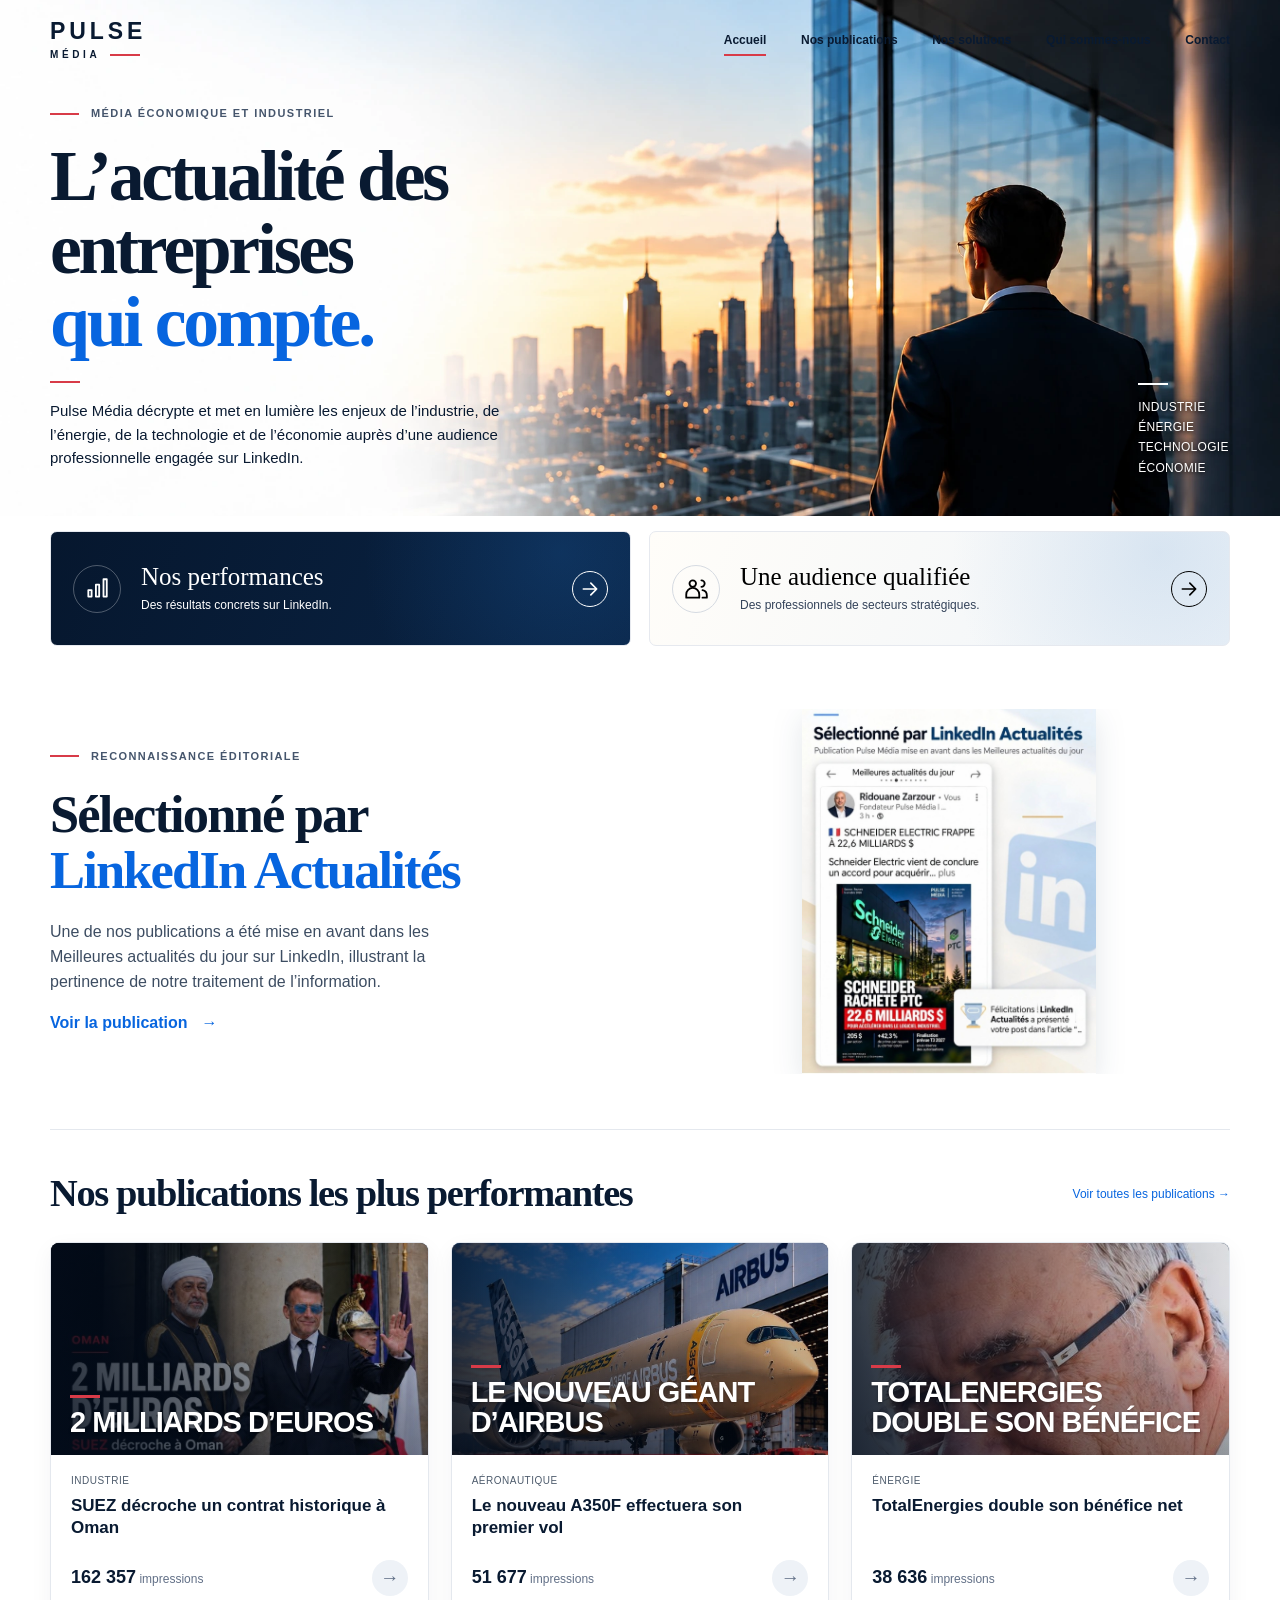
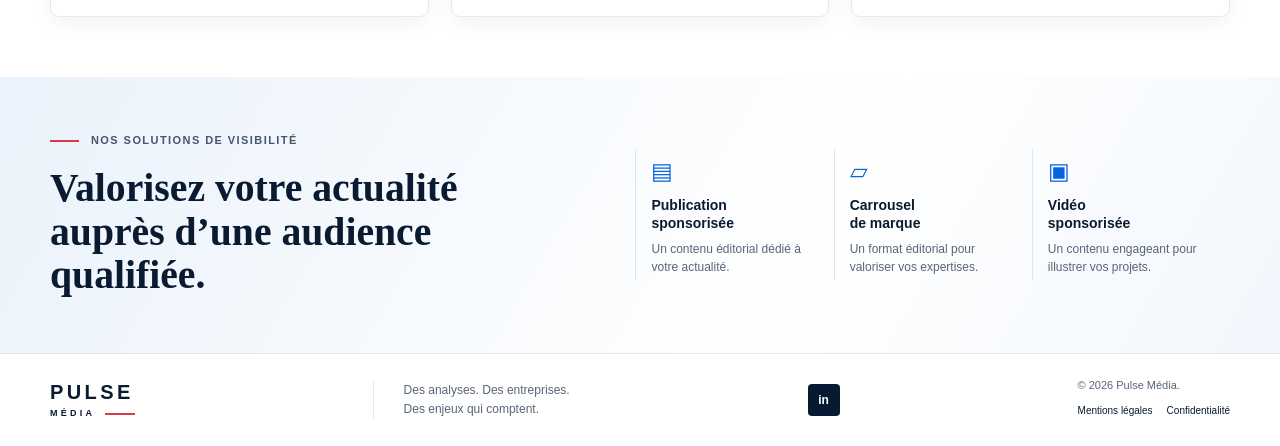
==== commit dc897e89: "Publish validated Pulse Média cards and layout" ====
--- a/index.html
+++ b/index.html
@@ -1,2 +1,2 @@
 <!doctype html>
-<html lang="fr"><head><meta charset="utf-8"/><meta content="width=device-width,initial-scale=1" name="viewport"/><meta content="Pulse Média décrypte l’industrie, les grandes entreprises, l’énergie, la technologie et l’économie auprès d’une audience professionnelle sur LinkedIn." name="description"/><meta content="#071a32" name="theme-color"/><meta content="Pulse Média | Média indépendant : économie, industrie et actualité" property="og:title"/><meta content="Pulse Média décrypte l’industrie, les grandes entreprises, l’énergie, la technologie et l’économie auprès d’une audience professionnelle sur LinkedIn." property="og:description"/><meta content="website" property="og:type"/><title>Pulse Média | Média indépendant : économie, industrie et actualité</title><link href="styles.css" rel="stylesheet"/><script defer="" src="app.js"></script><link href="favicon.svg" rel="icon" type="image/svg+xml"/><meta content="https://ridouane-tlse.github.io/Pulse-media/assets/hero-clean.webp" property="og:image"/><meta content="https://ridouane-tlse.github.io/Pulse-media/" property="og:url"/><link href="https://ridouane-tlse.github.io/Pulse-media/" rel="canonical"/></head><body><a class="skip-link" href="#contenu">Aller au contenu</a><header class="site-header"><a aria-label="Pulse Média, accueil" class="logo" href="index.html">PULSE<span>MÉDIA <i></i></span></a><nav aria-label="Navigation principale"><a aria-current="page" class="active" href="index.html">Accueil</a><a href="publications.html">Nos publications</a><a href="solutions.html">Nos solutions</a><a href="apropos.html">Qui sommes-nous</a><a href="contact.html">Contact</a></nav></header><main id="contenu" tabindex="-1"><section class="hero"><div class="wrap hero-inner"><div class="hero-copy"><div class="eyebrow">Média économique et industriel</div><h1>L’actualité des<br/>entreprises<br/><em>qui compte.</em></h1><p>Pulse Média décrypte et met en lumière les enjeux de l’industrie, de l’énergie, de la technologie et de l’économie auprès d’une audience professionnelle engagée sur LinkedIn.</p></div></div><div class="hero-sectors">INDUSTRIE<br/>ÉNERGIE<br/>TECHNOLOGIE<br/>ÉCONOMIE</div></section><div class="wrap"><section aria-label="Nos résultats" class="feature-grid"><button aria-controls="info-dialog" aria-expanded="false" aria-haspopup="dialog" class="feature feature-dark" data-dialog="performance"><span aria-hidden="true" class="feature-icon"><svg viewbox="0 0 24 24"><path d="M4 19v-6h3v6zm7 0V8h3v11zm7 0V3h3v16z"></path></svg></span><span><span class="feature-title">Nos performances</span><small>Des résultats concrets sur LinkedIn.</small></span><span aria-hidden="true" class="feature-arrow">→</span></button><button aria-controls="info-dialog" aria-expanded="false" aria-haspopup="dialog" class="feature feature-light" data-dialog="audience"><span aria-hidden="true" class="feature-icon"><svg viewbox="0 0 24 24"><circle cx="9" cy="7" r="3"></circle><path d="M3 20v-3a6 6 0 0 1 12 0v3zM17 4a3 3 0 0 1 0 6m1 3a5 5 0 0 1 4 5v2h-4"></path></svg></span><span><span class="feature-title">Une audience qualifiée</span><small>Des professionnels de secteurs stratégiques.</small></span><span aria-hidden="true" class="feature-arrow">→</span></button></section><section class="recognition" id="selection"><div><div class="eyebrow">Reconnaissance éditoriale</div><h2>Sélectionné par<br/><em>LinkedIn Actualités</em></h2><p>Une de nos publications a été mise en avant dans les Meilleures actualités du jour sur LinkedIn, illustrant la pertinence de notre traitement de l’information.</p><a class="text-link" href="https://fr.linkedin.com/posts/ridouane-z-0452a2361_schneiderelectric-industrie-technologie-activity-7512773488802324481-9D_4" rel="noopener noreferrer" target="_blank">Voir la publication <span aria-hidden="true">→</span></a></div><button aria-controls="info-dialog" aria-expanded="false" aria-haspopup="dialog" aria-label="Agrandir le visuel de sélection LinkedIn Actualités fourni par Pulse Média" class="recognition-proof" data-dialog="linkedin"><img alt="Visuel fourni par Pulse Média montrant la publication Schneider Electric et PTC et la notification LinkedIn Actualités" class="recognition-image" decoding="async" height="1536" loading="lazy" src="assets/linkedin-original.jpg" width="1237"/></button></section><section class="posts-section"><div class="section-head"><h2>Nos publications les plus performantes</h2><a href="publications.html">Voir toutes les publications →</a></div><div class="post-grid"><article class="post"><img alt="Illustration de la publication INDUSTRIE" decoding="async" height="240" loading="lazy" src="assets/suez.jpg" width="600"/><div class="post-copy"><small>INDUSTRIE</small><h3>SUEZ décroche un contrat historique à Oman</h3><div class="post-bottom"><span><strong>162 357</strong> impressions</span><a aria-label="Lire la publication Suez sur LinkedIn — nouvelle fenêtre" class="round-arrow" href="https://fr.linkedin.com/posts/ridouane-z-0452a2361_suez-oman-eau-activity-7477430981059198976-sbBR" rel="noopener noreferrer" target="_blank">→</a></div></div></article><article class="post"><img alt="Illustration de la publication AÉRONAUTIQUE" decoding="async" height="240" loading="lazy" src="assets/airbus.jpg" width="600"/><div class="post-copy"><small>AÉRONAUTIQUE</small><h3>Le nouveau A350F effectuera son premier vol</h3><div class="post-bottom"><span><strong>51 677</strong> impressions</span><a aria-label="Lire la publication Airbus sur LinkedIn — nouvelle fenêtre" class="round-arrow" href="https://fr.linkedin.com/posts/ridouane-z-0452a2361_airbus-a350f-a%C3%A9ronautique-activity-7509742079346900992-IrkR" rel="noopener noreferrer" target="_blank">→</a></div></div></article><article class="post"><img alt="Illustration de la publication ÉNERGIE" decoding="async" height="240" loading="lazy" src="assets/totalenergies.jpg" width="600"/><div class="post-copy"><small>ÉNERGIE</small><h3>TotalEnergies double son bénéfice net</h3><div class="post-bottom"><span><strong>38 636</strong> impressions</span><a aria-label="Lire la publication Totalenergies sur LinkedIn — nouvelle fenêtre" class="round-arrow" href="https://fr.linkedin.com/posts/ridouane-z-0452a2361_totalenergies-energie-industrie-activity-7486179260622295040-eBvI" rel="noopener noreferrer" target="_blank">→</a></div></div></article></div></section></div><section class="solutions-band"><div class="wrap solutions-inner"><div><div class="eyebrow">Nos solutions de visibilité</div><h2>Valorisez votre actualité<br/>auprès d’une audience qualifiée.</h2></div><div class="service-minis"><a href="solutions.html#publication"><span class="service-icon">▤</span><strong>Publication<br/>sponsorisée</strong><small>Un contenu éditorial dédié à votre actualité.</small></a><a href="solutions.html#carrousel"><span class="service-icon">▱</span><strong>Carrousel<br/>de marque</strong><small>Un format éditorial pour valoriser vos expertises.</small></a><a href="solutions.html#video"><span class="service-icon">▣</span><strong>Vidéo<br/>sponsorisée</strong><small>Un contenu engageant pour illustrer vos projets.</small></a></div></div></section><dialog aria-labelledby="dialog-title" id="info-dialog"><button aria-label="Fermer" class="dialog-close">×</button><div id="dialog-body"></div></dialog></main><footer class="footer"><div class="wrap footer-inner"><a aria-label="Pulse Média, accueil" class="logo" href="index.html">PULSE<span>MÉDIA <i></i></span></a><p>Des analyses. Des entreprises.<br/>Des enjeux qui comptent.</p><div aria-label="Réseaux sociaux" class="social"><a aria-label="Pulse Média sur LinkedIn — nouvelle fenêtre" href="https://www.linkedin.com/in/ridouane-z-0452a2361/" rel="noopener noreferrer" target="_blank">in</a></div><div class="footer-meta"><small>© 2026 Pulse Média.</small><div class="footer-legal"><a href="mentions-legales.html">Mentions légales</a><a href="confidentialite.html">Confidentialité</a></div></div></div></footer></body></html>+<html lang="fr"><head><meta charset="utf-8"/><meta content="width=device-width,initial-scale=1" name="viewport"/><meta content="Pulse Média décrypte l’industrie, les grandes entreprises, l’énergie, la technologie et l’économie auprès d’une audience professionnelle sur LinkedIn." name="description"/><meta content="#071a32" name="theme-color"/><meta content="Pulse Média | Média indépendant : économie, industrie et actualité" property="og:title"/><meta content="Pulse Média décrypte l’industrie, les grandes entreprises, l’énergie, la technologie et l’économie auprès d’une audience professionnelle sur LinkedIn." property="og:description"/><meta content="website" property="og:type"/><title>Pulse Média | Média indépendant : économie, industrie et actualité</title><link href="styles.css?v=20261022-validated" rel="stylesheet"/><script defer="" src="app.js"></script><link href="favicon.svg" rel="icon" type="image/svg+xml"/><meta content="https://ridouane-tlse.github.io/Pulse-media/assets/hero-clean.webp" property="og:image"/><meta content="https://ridouane-tlse.github.io/Pulse-media/" property="og:url"/><link href="https://ridouane-tlse.github.io/Pulse-media/" rel="canonical"/></head><body><a class="skip-link" href="#contenu">Aller au contenu</a><header class="site-header"><a aria-label="Pulse Média, accueil" class="logo" href="index.html">PULSE<span>MÉDIA <i></i></span></a><nav aria-label="Navigation principale"><a aria-current="page" class="active" href="index.html">Accueil</a><a href="publications.html">Nos publications</a><a href="solutions.html">Nos solutions</a><a href="apropos.html">Qui sommes-nous</a><a href="contact.html">Contact</a></nav></header><main id="contenu" tabindex="-1"><section class="hero"><div class="wrap hero-inner"><div class="hero-copy"><div class="eyebrow">Média économique et industriel</div><h1>L’actualité des<br/>entreprises<br/><em>qui compte.</em></h1><p>Pulse Média décrypte et met en lumière les enjeux de l’industrie, de l’énergie, de la technologie et de l’économie auprès d’une audience professionnelle engagée sur LinkedIn.</p></div></div><div class="hero-sectors">INDUSTRIE<br/>ÉNERGIE<br/>TECHNOLOGIE<br/>ÉCONOMIE</div></section><div class="wrap"><section aria-label="Nos résultats" class="feature-grid"><button aria-controls="info-dialog" aria-expanded="false" aria-haspopup="dialog" class="feature feature-dark" data-dialog="performance"><span aria-hidden="true" class="feature-icon"><svg viewbox="0 0 24 24"><path d="M4 19v-6h3v6zm7 0V8h3v11zm7 0V3h3v16z"></path></svg></span><span><span class="feature-title">Nos performances</span><small>Des résultats concrets sur LinkedIn.</small></span><span aria-hidden="true" class="feature-arrow"><svg width="20" height="20" viewBox="0 0 24 24" fill="none" stroke="currentColor" stroke-width="2" stroke-linecap="round" stroke-linejoin="round"><path d="M4 12h16M13 5l7 7-7 7"/></svg></span></button><button aria-controls="info-dialog" aria-expanded="false" aria-haspopup="dialog" class="feature feature-light" data-dialog="audience"><span aria-hidden="true" class="feature-icon"><svg viewbox="0 0 24 24"><circle cx="9" cy="7" r="3"></circle><path d="M3 20v-3a6 6 0 0 1 12 0v3zM17 4a3 3 0 0 1 0 6m1 3a5 5 0 0 1 4 5v2h-4"></path></svg></span><span><span class="feature-title">Une audience qualifiée</span><small>Des professionnels de secteurs stratégiques.</small></span><span aria-hidden="true" class="feature-arrow"><svg width="20" height="20" viewBox="0 0 24 24" fill="none" stroke="currentColor" stroke-width="2" stroke-linecap="round" stroke-linejoin="round"><path d="M4 12h16M13 5l7 7-7 7"/></svg></span></button></section><section class="recognition" id="selection"><div><div class="eyebrow">Reconnaissance éditoriale</div><h2>Sélectionné par<br/><em>LinkedIn Actualités</em></h2><p>Une de nos publications a été mise en avant dans les Meilleures actualités du jour sur LinkedIn, illustrant la pertinence de notre traitement de l’information.</p><a class="text-link" href="https://fr.linkedin.com/posts/ridouane-z-0452a2361_schneiderelectric-industrie-technologie-activity-7512773488802324481-9D_4" rel="noopener noreferrer" target="_blank">Voir la publication <span aria-hidden="true">→</span></a></div><button aria-controls="info-dialog" aria-expanded="false" aria-haspopup="dialog" aria-label="Agrandir le visuel de sélection LinkedIn Actualités fourni par Pulse Média" class="recognition-proof" data-dialog="linkedin"><img alt="Visuel fourni par Pulse Média montrant la publication Schneider Electric et PTC et la notification LinkedIn Actualités" class="recognition-image" decoding="async" height="1536" loading="lazy" src="assets/linkedin-original.jpg" width="1237"/></button></section><section class="posts-section"><div class="section-head"><h2>Nos publications les plus performantes</h2><a href="publications.html">Voir toutes les publications →</a></div><div class="post-grid"><article class="post"><div class="post-media" aria-hidden="true"><span class="post-media-title">2 milliards d’euros</span></div><div class="post-copy"><small>INDUSTRIE</small><h3>SUEZ décroche un contrat historique à Oman</h3><div class="post-bottom"><span><strong>162 357</strong> impressions</span><a aria-label="Lire la publication Suez sur LinkedIn — nouvelle fenêtre" class="round-arrow" href="https://fr.linkedin.com/posts/ridouane-z-0452a2361_suez-oman-eau-activity-7477430981059198976-sbBR" rel="noopener noreferrer" target="_blank">→</a></div></div></article><article class="post"><div class="post-media" aria-hidden="true"><span class="post-media-title">Le nouveau géant d’Airbus</span></div><div class="post-copy"><small>AÉRONAUTIQUE</small><h3>Le nouveau A350F effectuera son premier vol</h3><div class="post-bottom"><span><strong>51 677</strong> impressions</span><a aria-label="Lire la publication Airbus sur LinkedIn — nouvelle fenêtre" class="round-arrow" href="https://fr.linkedin.com/posts/ridouane-z-0452a2361_airbus-a350f-a%C3%A9ronautique-activity-7509742079346900992-IrkR" rel="noopener noreferrer" target="_blank">→</a></div></div></article><article class="post"><div class="post-media" aria-hidden="true"><span class="post-media-title">TotalEnergies double son bénéfice</span></div><div class="post-copy"><small>ÉNERGIE</small><h3>TotalEnergies double son bénéfice net</h3><div class="post-bottom"><span><strong>38 636</strong> impressions</span><a aria-label="Lire la publication Totalenergies sur LinkedIn — nouvelle fenêtre" class="round-arrow" href="https://fr.linkedin.com/posts/ridouane-z-0452a2361_totalenergies-energie-industrie-activity-7486179260622295040-eBvI" rel="noopener noreferrer" target="_blank">→</a></div></div></article></div></section></div><section class="solutions-band"><div class="wrap solutions-inner"><div><div class="eyebrow">Nos solutions de visibilité</div><h2>Valorisez votre actualité<br/>auprès d’une audience qualifiée.</h2></div><div class="service-minis"><a href="solutions.html#publication"><span class="service-icon">▤</span><strong>Publication<br/>sponsorisée</strong><small>Un contenu éditorial dédié à votre actualité.</small></a><a href="solutions.html#carrousel"><span class="service-icon">▱</span><strong>Carrousel<br/>de marque</strong><small>Un format éditorial pour valoriser vos expertises.</small></a><a href="solutions.html#video"><span class="service-icon">▣</span><strong>Vidéo<br/>sponsorisée</strong><small>Un contenu engageant pour illustrer vos projets.</small></a></div></div></section><dialog aria-labelledby="dialog-title" id="info-dialog"><button aria-label="Fermer" class="dialog-close">×</button><div id="dialog-body"></div></dialog></main><footer class="footer"><div class="wrap footer-inner"><a aria-label="Pulse Média, accueil" class="logo" href="index.html">PULSE<span>MÉDIA <i></i></span></a><p>Des analyses. Des entreprises.<br/>Des enjeux qui comptent.</p><div aria-label="Réseaux sociaux" class="social"><a aria-label="Pulse Média sur LinkedIn — nouvelle fenêtre" href="https://www.linkedin.com/in/ridouane-z-0452a2361/" rel="noopener noreferrer" target="_blank">in</a></div><div class="footer-meta"><small>© 2026 Pulse Média.</small><div class="footer-legal"><a href="mentions-legales.html">Mentions légales</a><a href="confidentialite.html">Confidentialité</a></div></div></div></footer></body></html>
--- a/styles.css
+++ b/styles.css
@@ -9,7 +9,7 @@
 .feature-icon svg{width:26px;height:26px;fill:none;stroke:currentColor;stroke-width:1.7;stroke-linecap:round;stroke-linejoin:round}
 .feature{min-width:0}.feature>span:nth-child(2){min-width:0}.feature-title{overflow-wrap:normal}.feature-light small{color:#34435a}.feature-light{background:linear-gradient(90deg,#f7f3ecee,#ffffffed 78%,#ffffff70),url('assets/audience.jpg') center/cover}
 .recognition-proof{border:0;padding:0;background:transparent;display:block;border-radius:8px;overflow:hidden;max-width:100%;cursor:zoom-in}.recognition-proof .recognition-image{max-height:365px;object-fit:contain;width:100%;height:auto}
-.post img{height:auto;aspect-ratio:2.5/1;object-fit:cover}.post-copy{min-width:0}.post h3{overflow-wrap:break-word}.post-bottom{flex-wrap:wrap;gap:6px}
+.post{display:flex;flex-direction:column;border:1px solid var(--line);border-radius:9px;box-shadow:0 7px 22px rgba(7,26,50,.05)}.post:hover{box-shadow:0 13px 30px rgba(7,26,50,.1)}.post:nth-child(1){--post-art:url('assets/suez.jpg?v=20261022-validated');--post-position:center 11%}.post:nth-child(2){--post-art:url('assets/airbus.jpg?v=20261022-validated');--post-position:center 24%}.post:nth-child(3){--post-art:url('assets/totalenergies.jpg?v=20261022-validated');--post-position:right 51%;--post-size:190% auto}.post-media{position:relative;aspect-ratio:16/9;overflow:hidden;isolation:isolate;background:var(--navy)}.post-media:before{content:'';position:absolute;inset:0;background-image:var(--post-art);background-size:var(--post-size,cover);background-position:var(--post-position,center);background-repeat:no-repeat;transition:transform .35s}.post:hover .post-media:before{transform:scale(1.035)}.post-media:after{content:'';position:absolute;inset:0;background:linear-gradient(90deg,rgba(3,13,28,.82),rgba(3,13,28,.3) 65%,rgba(3,13,28,.08)),linear-gradient(0deg,rgba(3,13,28,.38),transparent 70%)}.post-media-title{position:absolute;z-index:1;left:19px;right:16px;bottom:17px;color:#fff;font:800 clamp(18px,2.3vw,29px)/1.05 Inter,'Segoe UI',Arial,sans-serif;letter-spacing:-.035em;text-transform:uppercase;text-shadow:0 1px 3px rgba(0,0,0,.3)}.post-media-title:before{content:'';display:block;width:30px;height:3px;margin-bottom:9px;background:var(--red)}.post-copy{min-width:0;flex:1;display:flex;flex-direction:column;padding:18px 20px 20px}.post h3{overflow-wrap:break-word;font-family:inherit;font-size:17px;font-weight:600;line-height:1.3}.post-bottom{flex-wrap:wrap;gap:6px;margin-top:auto}
 .footer-inner{justify-content:space-between;gap:22px}.footer-meta{display:flex;flex-direction:column;gap:5px}.footer-meta small{padding:0;border:0}.footer-legal{display:flex;gap:14px;font-size:10px}.footer-legal a{min-height:24px;display:inline-flex;align-items:center}.social a{width:32px;height:32px}.legal-copy{max-width:850px}.legal-copy h2{font-size:28px;margin:28px 0 14px}.legal-copy a,.consent a,.contact-direct a{text-decoration:underline;text-underline-offset:3px;overflow-wrap:anywhere}
 .dialog-close{width:44px;height:44px}.dialog-heading{padding-right:18px}dialog[open]{animation:rise .32s cubic-bezier(.2,.65,.3,1) both}dialog.closing{animation:leave .28s ease both}.proof-full{width:auto;height:auto;max-height:60vh;max-width:100%;margin:auto;object-fit:contain}.audience-donut{width:220px;max-width:100%;height:auto;flex-shrink:0}.audience-donut text{font:600 15px Inter,Arial,sans-serif;fill:var(--ink)}.audience-donut .chart-subtitle{font-size:12px;font-weight:400;fill:var(--muted)}.chart-segment{transition:stroke-dasharray .4s cubic-bezier(.2,.65,.3,1)}.legend li{display:grid;grid-template-columns:11px 38px 1fr;gap:8px;align-items:start;line-height:1.5}.legend i{margin:4px 0 0}.legend strong{white-space:nowrap}
 .form-grid>.wide{grid-column:1/-1}.bot-field{position:absolute;left:-10000px;top:auto;width:1px;height:1px;overflow:hidden}.btn:disabled{cursor:wait;opacity:.62;transform:none}.field input:focus-visible,.field textarea:focus-visible,.field select:focus-visible{outline:3px solid var(--blue);outline-offset:2px}.consent input{min-width:20px;width:20px;height:20px;accent-color:var(--blue);flex-shrink:0}.is-error{color:#aa2332}.contact-direct{font-size:14px;margin-top:28px}.service-minis a{min-width:0}.page-title{max-width:900px}.section-head a{white-space:normal}.hero-copy p:before{content:'';display:block;width:30px;height:2px;background:var(--red);margin-bottom:16px}
@@ -21,3 +21,5 @@
 @media(prefers-reduced-motion:reduce){*,*:before,*:after{scroll-behavior:auto!important;animation:none!important;transition:none!important}}
 @media(min-width:821px){.hero:before{inset:0;background-image:url('assets/hero-clean.webp');background-position:center center}.hero:after{background:none}.hero-inner{padding-top:105px;padding-bottom:32px}.hero-copy h1{font-size:clamp(44px,5.6vw,72px);margin:18px 0 22px}.hero-copy p{line-height:1.55}}
 @media(max-width:820px){.hero:before{background-image:url('assets/hero-clean.webp');background-size:auto 100%;background-position:right center}}
+.feature-dark{background:radial-gradient(circle at 88% 18%,rgba(28,96,169,.28),transparent 38%),linear-gradient(112deg,#06172e,#0a2445)}
+.feature-light{background:radial-gradient(circle at 88% 18%,rgba(134,175,216,.24),transparent 40%),linear-gradient(112deg,#fffdf9,#eff4f9)}
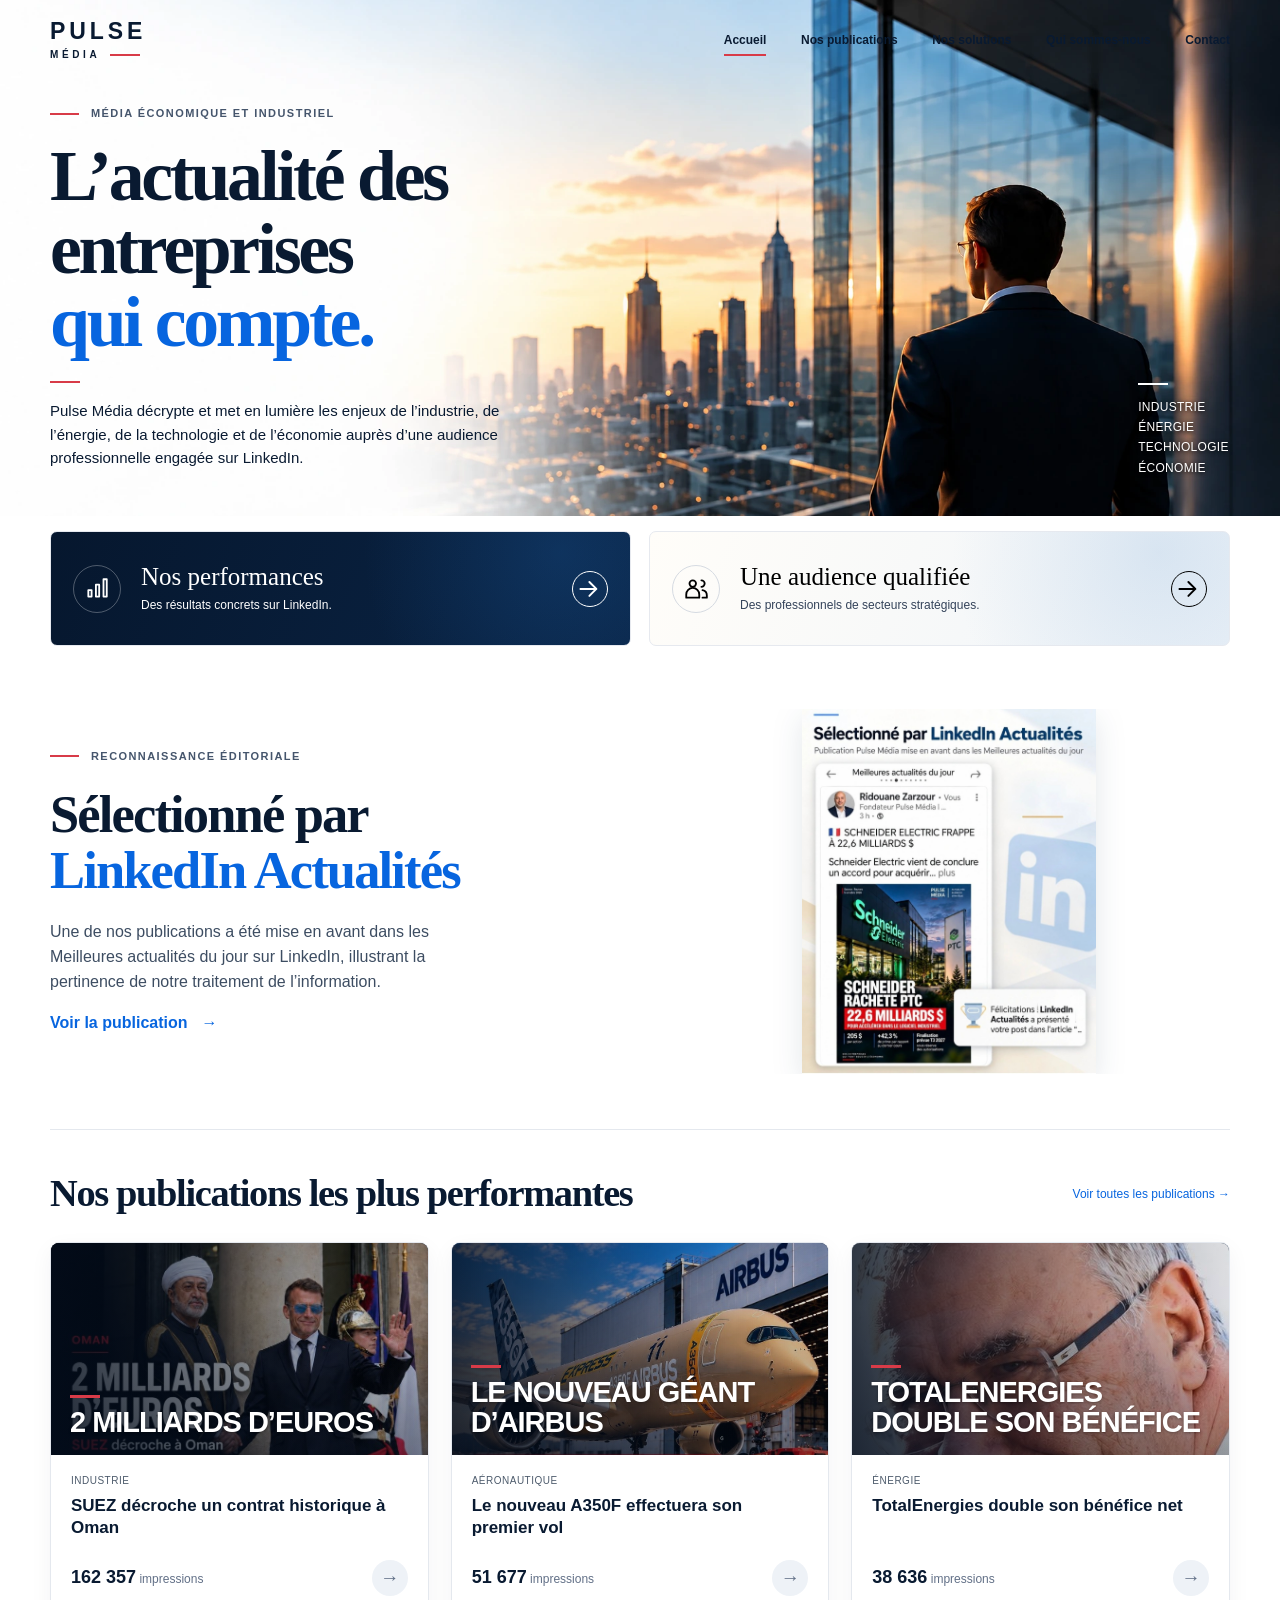
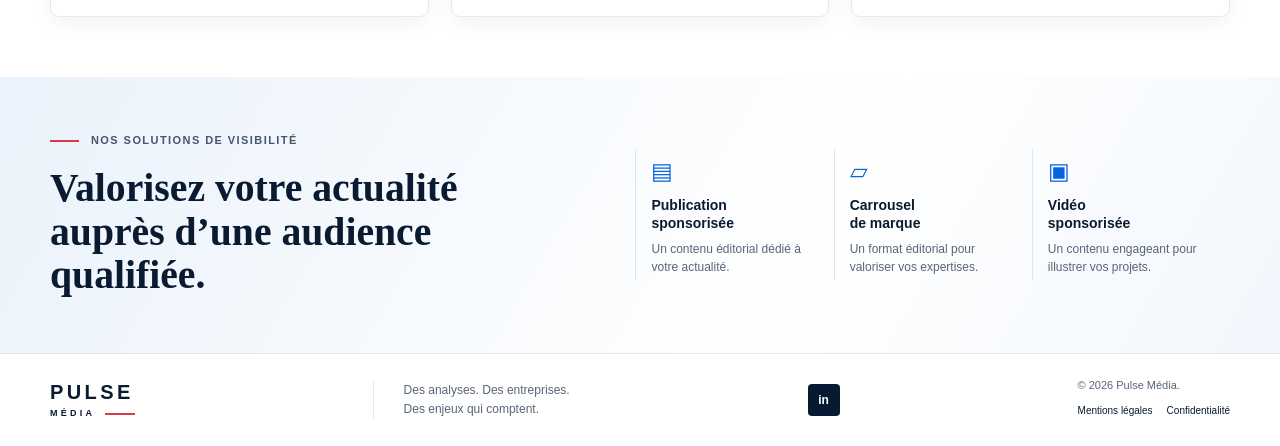
==== commit 433dfdbd: "Centrer les flèches des encarts Pulse Média" ====
--- a/index.html
+++ b/index.html
@@ -1,2 +1,2 @@
 <!doctype html>
-<html lang="fr"><head><meta charset="utf-8"/><meta content="width=device-width,initial-scale=1" name="viewport"/><meta content="Pulse Média décrypte l’industrie, les grandes entreprises, l’énergie, la technologie et l’économie auprès d’une audience professionnelle sur LinkedIn." name="description"/><meta content="#071a32" name="theme-color"/><meta content="Pulse Média | Média indépendant : économie, industrie et actualité" property="og:title"/><meta content="Pulse Média décrypte l’industrie, les grandes entreprises, l’énergie, la technologie et l’économie auprès d’une audience professionnelle sur LinkedIn." property="og:description"/><meta content="website" property="og:type"/><title>Pulse Média | Média indépendant : économie, industrie et actualité</title><link href="styles.css?v=20261022-validated" rel="stylesheet"/><script defer="" src="app.js"></script><link href="favicon.svg" rel="icon" type="image/svg+xml"/><meta content="https://ridouane-tlse.github.io/Pulse-media/assets/hero-clean.webp" property="og:image"/><meta content="https://ridouane-tlse.github.io/Pulse-media/" property="og:url"/><link href="https://ridouane-tlse.github.io/Pulse-media/" rel="canonical"/></head><body><a class="skip-link" href="#contenu">Aller au contenu</a><header class="site-header"><a aria-label="Pulse Média, accueil" class="logo" href="index.html">PULSE<span>MÉDIA <i></i></span></a><nav aria-label="Navigation principale"><a aria-current="page" class="active" href="index.html">Accueil</a><a href="publications.html">Nos publications</a><a href="solutions.html">Nos solutions</a><a href="apropos.html">Qui sommes-nous</a><a href="contact.html">Contact</a></nav></header><main id="contenu" tabindex="-1"><section class="hero"><div class="wrap hero-inner"><div class="hero-copy"><div class="eyebrow">Média économique et industriel</div><h1>L’actualité des<br/>entreprises<br/><em>qui compte.</em></h1><p>Pulse Média décrypte et met en lumière les enjeux de l’industrie, de l’énergie, de la technologie et de l’économie auprès d’une audience professionnelle engagée sur LinkedIn.</p></div></div><div class="hero-sectors">INDUSTRIE<br/>ÉNERGIE<br/>TECHNOLOGIE<br/>ÉCONOMIE</div></section><div class="wrap"><section aria-label="Nos résultats" class="feature-grid"><button aria-controls="info-dialog" aria-expanded="false" aria-haspopup="dialog" class="feature feature-dark" data-dialog="performance"><span aria-hidden="true" class="feature-icon"><svg viewbox="0 0 24 24"><path d="M4 19v-6h3v6zm7 0V8h3v11zm7 0V3h3v16z"></path></svg></span><span><span class="feature-title">Nos performances</span><small>Des résultats concrets sur LinkedIn.</small></span><span aria-hidden="true" class="feature-arrow"><svg width="20" height="20" viewBox="0 0 24 24" fill="none" stroke="currentColor" stroke-width="2" stroke-linecap="round" stroke-linejoin="round"><path d="M4 12h16M13 5l7 7-7 7"/></svg></span></button><button aria-controls="info-dialog" aria-expanded="false" aria-haspopup="dialog" class="feature feature-light" data-dialog="audience"><span aria-hidden="true" class="feature-icon"><svg viewbox="0 0 24 24"><circle cx="9" cy="7" r="3"></circle><path d="M3 20v-3a6 6 0 0 1 12 0v3zM17 4a3 3 0 0 1 0 6m1 3a5 5 0 0 1 4 5v2h-4"></path></svg></span><span><span class="feature-title">Une audience qualifiée</span><small>Des professionnels de secteurs stratégiques.</small></span><span aria-hidden="true" class="feature-arrow"><svg width="20" height="20" viewBox="0 0 24 24" fill="none" stroke="currentColor" stroke-width="2" stroke-linecap="round" stroke-linejoin="round"><path d="M4 12h16M13 5l7 7-7 7"/></svg></span></button></section><section class="recognition" id="selection"><div><div class="eyebrow">Reconnaissance éditoriale</div><h2>Sélectionné par<br/><em>LinkedIn Actualités</em></h2><p>Une de nos publications a été mise en avant dans les Meilleures actualités du jour sur LinkedIn, illustrant la pertinence de notre traitement de l’information.</p><a class="text-link" href="https://fr.linkedin.com/posts/ridouane-z-0452a2361_schneiderelectric-industrie-technologie-activity-7512773488802324481-9D_4" rel="noopener noreferrer" target="_blank">Voir la publication <span aria-hidden="true">→</span></a></div><button aria-controls="info-dialog" aria-expanded="false" aria-haspopup="dialog" aria-label="Agrandir le visuel de sélection LinkedIn Actualités fourni par Pulse Média" class="recognition-proof" data-dialog="linkedin"><img alt="Visuel fourni par Pulse Média montrant la publication Schneider Electric et PTC et la notification LinkedIn Actualités" class="recognition-image" decoding="async" height="1536" loading="lazy" src="assets/linkedin-original.jpg" width="1237"/></button></section><section class="posts-section"><div class="section-head"><h2>Nos publications les plus performantes</h2><a href="publications.html">Voir toutes les publications →</a></div><div class="post-grid"><article class="post"><div class="post-media" aria-hidden="true"><span class="post-media-title">2 milliards d’euros</span></div><div class="post-copy"><small>INDUSTRIE</small><h3>SUEZ décroche un contrat historique à Oman</h3><div class="post-bottom"><span><strong>162 357</strong> impressions</span><a aria-label="Lire la publication Suez sur LinkedIn — nouvelle fenêtre" class="round-arrow" href="https://fr.linkedin.com/posts/ridouane-z-0452a2361_suez-oman-eau-activity-7477430981059198976-sbBR" rel="noopener noreferrer" target="_blank">→</a></div></div></article><article class="post"><div class="post-media" aria-hidden="true"><span class="post-media-title">Le nouveau géant d’Airbus</span></div><div class="post-copy"><small>AÉRONAUTIQUE</small><h3>Le nouveau A350F effectuera son premier vol</h3><div class="post-bottom"><span><strong>51 677</strong> impressions</span><a aria-label="Lire la publication Airbus sur LinkedIn — nouvelle fenêtre" class="round-arrow" href="https://fr.linkedin.com/posts/ridouane-z-0452a2361_airbus-a350f-a%C3%A9ronautique-activity-7509742079346900992-IrkR" rel="noopener noreferrer" target="_blank">→</a></div></div></article><article class="post"><div class="post-media" aria-hidden="true"><span class="post-media-title">TotalEnergies double son bénéfice</span></div><div class="post-copy"><small>ÉNERGIE</small><h3>TotalEnergies double son bénéfice net</h3><div class="post-bottom"><span><strong>38 636</strong> impressions</span><a aria-label="Lire la publication Totalenergies sur LinkedIn — nouvelle fenêtre" class="round-arrow" href="https://fr.linkedin.com/posts/ridouane-z-0452a2361_totalenergies-energie-industrie-activity-7486179260622295040-eBvI" rel="noopener noreferrer" target="_blank">→</a></div></div></article></div></section></div><section class="solutions-band"><div class="wrap solutions-inner"><div><div class="eyebrow">Nos solutions de visibilité</div><h2>Valorisez votre actualité<br/>auprès d’une audience qualifiée.</h2></div><div class="service-minis"><a href="solutions.html#publication"><span class="service-icon">▤</span><strong>Publication<br/>sponsorisée</strong><small>Un contenu éditorial dédié à votre actualité.</small></a><a href="solutions.html#carrousel"><span class="service-icon">▱</span><strong>Carrousel<br/>de marque</strong><small>Un format éditorial pour valoriser vos expertises.</small></a><a href="solutions.html#video"><span class="service-icon">▣</span><strong>Vidéo<br/>sponsorisée</strong><small>Un contenu engageant pour illustrer vos projets.</small></a></div></div></section><dialog aria-labelledby="dialog-title" id="info-dialog"><button aria-label="Fermer" class="dialog-close">×</button><div id="dialog-body"></div></dialog></main><footer class="footer"><div class="wrap footer-inner"><a aria-label="Pulse Média, accueil" class="logo" href="index.html">PULSE<span>MÉDIA <i></i></span></a><p>Des analyses. Des entreprises.<br/>Des enjeux qui comptent.</p><div aria-label="Réseaux sociaux" class="social"><a aria-label="Pulse Média sur LinkedIn — nouvelle fenêtre" href="https://www.linkedin.com/in/ridouane-z-0452a2361/" rel="noopener noreferrer" target="_blank">in</a></div><div class="footer-meta"><small>© 2026 Pulse Média.</small><div class="footer-legal"><a href="mentions-legales.html">Mentions légales</a><a href="confidentialite.html">Confidentialité</a></div></div></div></footer></body></html>+<html lang="fr"><head><meta charset="utf-8"/><meta content="width=device-width,initial-scale=1" name="viewport"/><meta content="Pulse Média décrypte l’industrie, les grandes entreprises, l’énergie, la technologie et l’économie auprès d’une audience professionnelle sur LinkedIn." name="description"/><meta content="#071a32" name="theme-color"/><meta content="Pulse Média | Média indépendant : économie, industrie et actualité" property="og:title"/><meta content="Pulse Média décrypte l’industrie, les grandes entreprises, l’énergie, la technologie et l’économie auprès d’une audience professionnelle sur LinkedIn." property="og:description"/><meta content="website" property="og:type"/><title>Pulse Média | Média indépendant : économie, industrie et actualité</title><link href="styles.css?v=20261022-arrows" rel="stylesheet"/><script defer="" src="app.js"></script><link href="favicon.svg" rel="icon" type="image/svg+xml"/><meta content="https://ridouane-tlse.github.io/Pulse-media/assets/hero-clean.webp" property="og:image"/><meta content="https://ridouane-tlse.github.io/Pulse-media/" property="og:url"/><link href="https://ridouane-tlse.github.io/Pulse-media/" rel="canonical"/></head><body><a class="skip-link" href="#contenu">Aller au contenu</a><header class="site-header"><a aria-label="Pulse Média, accueil" class="logo" href="index.html">PULSE<span>MÉDIA <i></i></span></a><nav aria-label="Navigation principale"><a aria-current="page" class="active" href="index.html">Accueil</a><a href="publications.html">Nos publications</a><a href="solutions.html">Nos solutions</a><a href="apropos.html">Qui sommes-nous</a><a href="contact.html">Contact</a></nav></header><main id="contenu" tabindex="-1"><section class="hero"><div class="wrap hero-inner"><div class="hero-copy"><div class="eyebrow">Média économique et industriel</div><h1>L’actualité des<br/>entreprises<br/><em>qui compte.</em></h1><p>Pulse Média décrypte et met en lumière les enjeux de l’industrie, de l’énergie, de la technologie et de l’économie auprès d’une audience professionnelle engagée sur LinkedIn.</p></div></div><div class="hero-sectors">INDUSTRIE<br/>ÉNERGIE<br/>TECHNOLOGIE<br/>ÉCONOMIE</div></section><div class="wrap"><section aria-label="Nos résultats" class="feature-grid"><button aria-controls="info-dialog" aria-expanded="false" aria-haspopup="dialog" class="feature feature-dark" data-dialog="performance"><span aria-hidden="true" class="feature-icon"><svg viewbox="0 0 24 24"><path d="M4 19v-6h3v6zm7 0V8h3v11zm7 0V3h3v16z"></path></svg></span><span><span class="feature-title">Nos performances</span><small>Des résultats concrets sur LinkedIn.</small></span><span aria-hidden="true" class="feature-arrow"><svg width="20" height="20" viewBox="0 0 24 24" fill="none" stroke="currentColor" stroke-width="2" stroke-linecap="round" stroke-linejoin="round"><path d="M4 12h16M13 5l7 7-7 7"/></svg></span></button><button aria-controls="info-dialog" aria-expanded="false" aria-haspopup="dialog" class="feature feature-light" data-dialog="audience"><span aria-hidden="true" class="feature-icon"><svg viewbox="0 0 24 24"><circle cx="9" cy="7" r="3"></circle><path d="M3 20v-3a6 6 0 0 1 12 0v3zM17 4a3 3 0 0 1 0 6m1 3a5 5 0 0 1 4 5v2h-4"></path></svg></span><span><span class="feature-title">Une audience qualifiée</span><small>Des professionnels de secteurs stratégiques.</small></span><span aria-hidden="true" class="feature-arrow"><svg width="20" height="20" viewBox="0 0 24 24" fill="none" stroke="currentColor" stroke-width="2" stroke-linecap="round" stroke-linejoin="round"><path d="M4 12h16M13 5l7 7-7 7"/></svg></span></button></section><section class="recognition" id="selection"><div><div class="eyebrow">Reconnaissance éditoriale</div><h2>Sélectionné par<br/><em>LinkedIn Actualités</em></h2><p>Une de nos publications a été mise en avant dans les Meilleures actualités du jour sur LinkedIn, illustrant la pertinence de notre traitement de l’information.</p><a class="text-link" href="https://fr.linkedin.com/posts/ridouane-z-0452a2361_schneiderelectric-industrie-technologie-activity-7512773488802324481-9D_4" rel="noopener noreferrer" target="_blank">Voir la publication <span aria-hidden="true">→</span></a></div><button aria-controls="info-dialog" aria-expanded="false" aria-haspopup="dialog" aria-label="Agrandir le visuel de sélection LinkedIn Actualités fourni par Pulse Média" class="recognition-proof" data-dialog="linkedin"><img alt="Visuel fourni par Pulse Média montrant la publication Schneider Electric et PTC et la notification LinkedIn Actualités" class="recognition-image" decoding="async" height="1536" loading="lazy" src="assets/linkedin-original.jpg" width="1237"/></button></section><section class="posts-section"><div class="section-head"><h2>Nos publications les plus performantes</h2><a href="publications.html">Voir toutes les publications →</a></div><div class="post-grid"><article class="post"><div class="post-media" aria-hidden="true"><span class="post-media-title">2 milliards d’euros</span></div><div class="post-copy"><small>INDUSTRIE</small><h3>SUEZ décroche un contrat historique à Oman</h3><div class="post-bottom"><span><strong>162 357</strong> impressions</span><a aria-label="Lire la publication Suez sur LinkedIn — nouvelle fenêtre" class="round-arrow" href="https://fr.linkedin.com/posts/ridouane-z-0452a2361_suez-oman-eau-activity-7477430981059198976-sbBR" rel="noopener noreferrer" target="_blank">→</a></div></div></article><article class="post"><div class="post-media" aria-hidden="true"><span class="post-media-title">Le nouveau géant d’Airbus</span></div><div class="post-copy"><small>AÉRONAUTIQUE</small><h3>Le nouveau A350F effectuera son premier vol</h3><div class="post-bottom"><span><strong>51 677</strong> impressions</span><a aria-label="Lire la publication Airbus sur LinkedIn — nouvelle fenêtre" class="round-arrow" href="https://fr.linkedin.com/posts/ridouane-z-0452a2361_airbus-a350f-a%C3%A9ronautique-activity-7509742079346900992-IrkR" rel="noopener noreferrer" target="_blank">→</a></div></div></article><article class="post"><div class="post-media" aria-hidden="true"><span class="post-media-title">TotalEnergies double son bénéfice</span></div><div class="post-copy"><small>ÉNERGIE</small><h3>TotalEnergies double son bénéfice net</h3><div class="post-bottom"><span><strong>38 636</strong> impressions</span><a aria-label="Lire la publication Totalenergies sur LinkedIn — nouvelle fenêtre" class="round-arrow" href="https://fr.linkedin.com/posts/ridouane-z-0452a2361_totalenergies-energie-industrie-activity-7486179260622295040-eBvI" rel="noopener noreferrer" target="_blank">→</a></div></div></article></div></section></div><section class="solutions-band"><div class="wrap solutions-inner"><div><div class="eyebrow">Nos solutions de visibilité</div><h2>Valorisez votre actualité<br/>auprès d’une audience qualifiée.</h2></div><div class="service-minis"><a href="solutions.html#publication"><span class="service-icon">▤</span><strong>Publication<br/>sponsorisée</strong><small>Un contenu éditorial dédié à votre actualité.</small></a><a href="solutions.html#carrousel"><span class="service-icon">▱</span><strong>Carrousel<br/>de marque</strong><small>Un format éditorial pour valoriser vos expertises.</small></a><a href="solutions.html#video"><span class="service-icon">▣</span><strong>Vidéo<br/>sponsorisée</strong><small>Un contenu engageant pour illustrer vos projets.</small></a></div></div></section><dialog aria-labelledby="dialog-title" id="info-dialog"><button aria-label="Fermer" class="dialog-close">×</button><div id="dialog-body"></div></dialog></main><footer class="footer"><div class="wrap footer-inner"><a aria-label="Pulse Média, accueil" class="logo" href="index.html">PULSE<span>MÉDIA <i></i></span></a><p>Des analyses. Des entreprises.<br/>Des enjeux qui comptent.</p><div aria-label="Réseaux sociaux" class="social"><a aria-label="Pulse Média sur LinkedIn — nouvelle fenêtre" href="https://www.linkedin.com/in/ridouane-z-0452a2361/" rel="noopener noreferrer" target="_blank">in</a></div><div class="footer-meta"><small>© 2026 Pulse Média.</small><div class="footer-legal"><a href="mentions-legales.html">Mentions légales</a><a href="confidentialite.html">Confidentialité</a></div></div></div></footer></body></html>
--- a/styles.css
+++ b/styles.css
@@ -23,3 +23,6 @@
 @media(max-width:820px){.hero:before{background-image:url('assets/hero-clean.webp');background-size:auto 100%;background-position:right center}}
 .feature-dark{background:radial-gradient(circle at 88% 18%,rgba(28,96,169,.28),transparent 38%),linear-gradient(112deg,#06172e,#0a2445)}
 .feature-light{background:radial-gradient(circle at 88% 18%,rgba(134,175,216,.24),transparent 40%),linear-gradient(112deg,#fffdf9,#eff4f9)}
+
+/* Keep arrow artwork proportional to its circular button at every width. */
+.feature-arrow svg{width:70%;height:70%;display:block;transform:translateX(-1.5px)}
